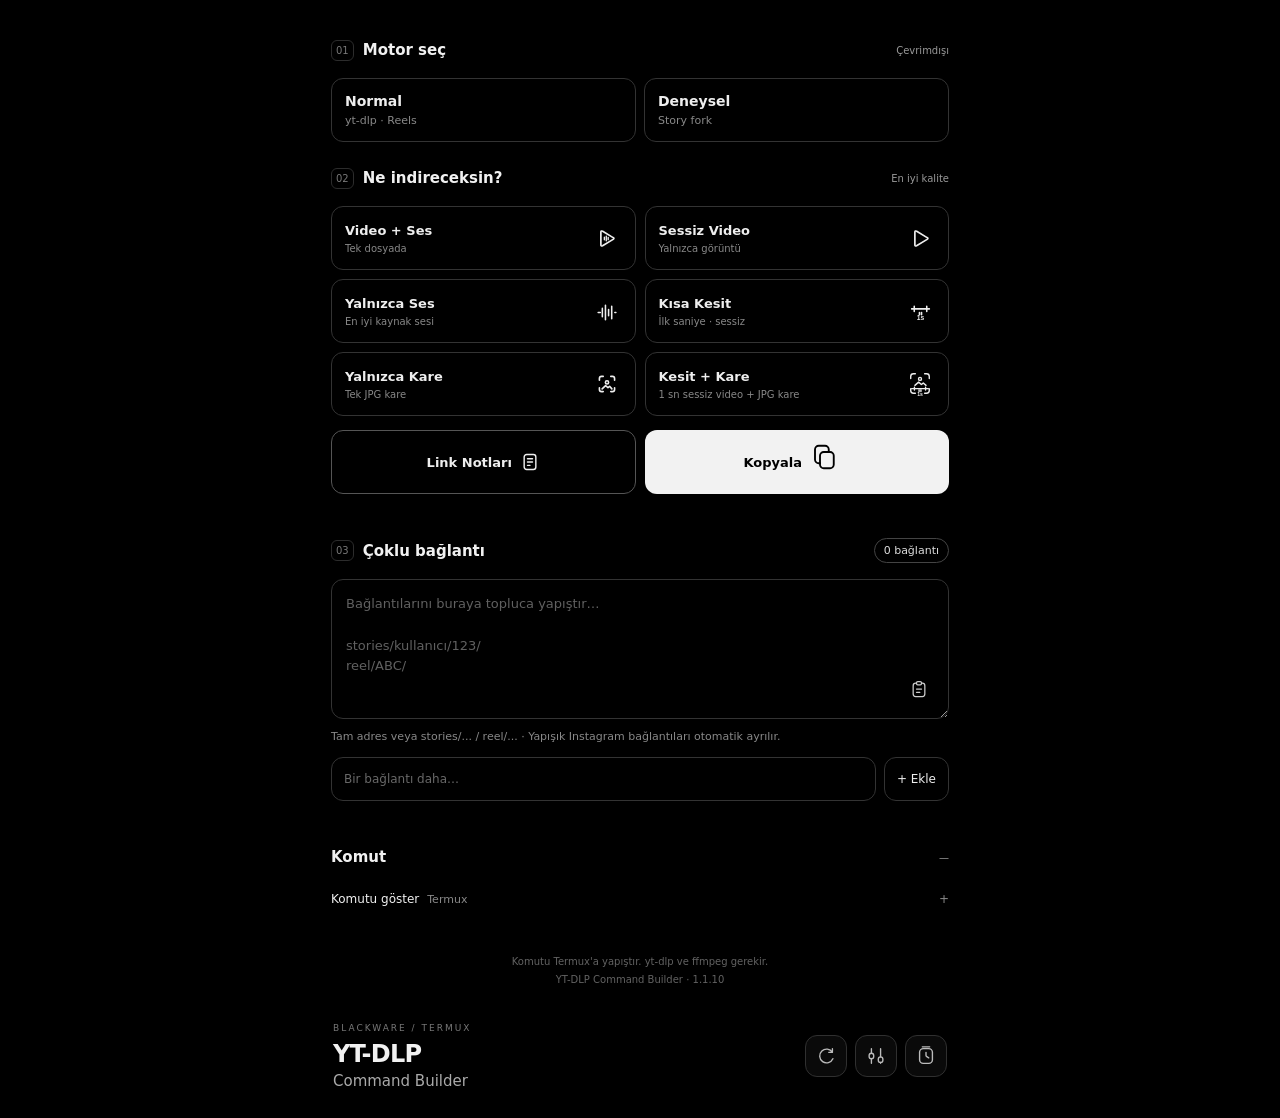
==== index.html @ 5578f1e0 "Refine combined frame and clip mode symbol" ====
<!doctype html>
<html lang="tr"><head><meta charset="utf-8">
<meta name="viewport" content="width=device-width,initial-scale=1,viewport-fit=cover">
<meta http-equiv="Content-Security-Policy" content="default-src 'none'; script-src 'self'; style-src 'self'; img-src 'self'; connect-src 'none'; base-uri 'none'; form-action 'none'">
<meta name="theme-color" content="#000000"><title>YT-DLP Command Builder</title>
<link rel="stylesheet" href="styles.css"></head><body>

<main>
<section class="setup"><div class="section-top"><span class="step">01</span><h2>Motor seç</h2><span class="tag">Çevrimdışı</span></div>
<div class="group engine-group" id="engines"><button data-value="normal"><strong>Normal</strong><small>yt-dlp · Reels</small></button><button data-value="experimental"><strong>Deneysel</strong><small>Story fork</small></button></div>
<div class="section-top second"><span class="step">02</span><h2>Ne indireceksin?</h2><span class="tag">En iyi kalite</span></div>
<div id="modes" class="mode-grid">
<button data-value="av"><span class="mode-symbol"><svg viewBox="0 0 24 24" width="27" height="27" aria-hidden="true" fill="none" stroke="currentColor" stroke-width="1.5" stroke-linecap="round" stroke-linejoin="round"><path d="M8.6 5.6Q7 4.8 7 6.5v11q0 1.7 1.5.9l9.4-5.6q1.4-.8 0-1.6Z"/><path d="M10.1 10.8v2.4m1.7-3.3v4.2m1.7-3.1v2" stroke-width="1.2"/></svg></span><strong>Video + Ses</strong><small>Tek dosyada</small></button>
<button data-value="video"><span class="mode-symbol"><svg viewBox="0 0 24 24" width="27" height="27" aria-hidden="true" fill="none" stroke="currentColor" stroke-width="1.5" stroke-linecap="round" stroke-linejoin="round"><path d="M8.6 5.6Q7 4.8 7 6.5v11q0 1.7 1.5.9l9.4-5.6q1.4-.8 0-1.6Z"/></svg></span><strong>Sessiz Video</strong><small>Yalnızca görüntü</small></button>
<button data-value="audio"><span class="mode-symbol"><svg viewBox="0 0 24 24" width="25" height="25" aria-hidden="true" fill="none" stroke="currentColor" stroke-width="1.5" stroke-linecap="round" stroke-linejoin="round"><path d="M4 13h2m2-4v8m3-11v14m3-10v6m3-9v12m3-6h1"/></svg></span><strong>Yalnızca Ses</strong><small>En iyi kaynak sesi</small></button>
<button data-value="still"><span class="mode-symbol"><svg viewBox="0 0 24 24" width="25" height="25" aria-hidden="true" fill="none" stroke="currentColor" stroke-width="1.5" stroke-linecap="round" stroke-linejoin="round"><path d="M3.5 9.5h17M6 7v5m12-5v5m-7 1v2m2-2v2"/><text x="12" y="20" text-anchor="middle" font-family="Arial,sans-serif" font-size="6.5" font-weight="600" fill="currentColor" stroke="none">1s</text></svg></span><strong>Kısa Kesit</strong><small>İlk saniye · sessiz</small></button>
<button data-value="frame"><span class="mode-symbol"><svg viewBox="0 0 24 24" width="26" height="26" aria-hidden="true" fill="none" stroke="currentColor" stroke-width="1.5" stroke-linecap="round" stroke-linejoin="round"><path d="M8.5 5H7A2 2 0 0 0 5 7v1.5M15.5 5H17a2 2 0 0 1 2 2v1.5M19 15.5V17a2 2 0 0 1-2 2h-1.5M8.5 19H7a2 2 0 0 1-2-2v-1.5"/><circle cx="12" cy="10.5" r="1.5"/><path d="m7.5 16.5 3.2-3 2.2 1.8 1.5-1.2 2.1 2.4"/></svg></span><strong>Yalnızca Kare</strong><small>Tek JPG kare</small></button><button data-value="frame_sclip"><span class="mode-symbol"><svg viewBox="0 0 28 28" width="26" height="26" aria-hidden="true" fill="none" stroke="currentColor" stroke-width="1.5" stroke-linecap="round" stroke-linejoin="round"><path d="M9 3H7A3 3 0 0 0 4 6v2m15-5h2a3 3 0 0 1 3 3v2M24 19v2a3 3 0 0 1-3 3h-2m-10 0H7a3 3 0 0 1-3-3v-2"/><circle cx="14" cy="8.5" r="1.6"/><path d="m8.5 15.5 4-3.5 3 2.5 2-1.5 3 2.5M5 19h18M8 17.5v3m12-3v3m-7 0v1.5m2-1.5v1.5"/><text x="14" y="27" text-anchor="middle" font-family="Arial,sans-serif" font-size="5.5" font-weight="600" fill="currentColor" stroke="none">1s</text></svg></span><strong>Kesit + Kare</strong><small>1 sn sessiz video + JPG kare</small></button>

</div><p id="modeHint" class="muted"></p><div class="copy-action"><div class="action-buttons"><button id="notesBtn" class="notes-button"><span>Link Notları</span><svg class="notes-icon" viewBox="0 0 24 24" width="20" height="20" aria-hidden="true" fill="none" stroke="currentColor" stroke-width="1.7" stroke-linecap="round" stroke-linejoin="round"><rect x="5" y="3" width="14" height="18" rx="3"/><path d="M9 8h6M9 12h6M9 16h3"/></svg></button><button id="copy" class="primary copy-mode"><strong>Kopyala</strong><span class="mode-symbol"><svg class="copy-icon" viewBox="0 0 24 24" width="20" height="20" aria-hidden="true" fill="none" stroke="currentColor" stroke-width="1.5" stroke-linecap="round" stroke-linejoin="round"><rect x="8" y="8" width="11" height="13" rx="3"/><path d="M15 8V6a3 3 0 0 0-3-3H7a3 3 0 0 0-3 3v8a3 3 0 0 0 3 3h1"/></svg></span></button></div><p id="status" role="status" class="muted"></p></div></section>
<section class="links-section"><div class="section-top"><span class="step">03</span><h2>Çoklu bağlantı</h2><span id="count" class="badge" aria-live="polite">0 bağlantı</span></div>
<label class="sr-only" for="links">Bir veya birden fazla içerik bağlantısı</label><div class="links-input"><textarea id="links" spellcheck="false" autocapitalize="off" placeholder="Bağlantılarını buraya topluca yapıştır…&#10;&#10;stories/kullanıcı/123/&#10;reel/ABC/"></textarea><button id="paste" class="paste-button" aria-label="Panodan bağlantı ekle" title="Panodan bağlantı ekle"><svg viewBox="0 0 24 24" width="20" height="20" aria-hidden="true" fill="none" stroke="currentColor" stroke-width="1.5" stroke-linecap="round" stroke-linejoin="round"><path d="M9 5H8a3 3 0 0 0-3 3v10a3 3 0 0 0 3 3h8a3 3 0 0 0 3-3V8a3 3 0 0 0-3-3h-1"/><rect x="9" y="3" width="6" height="4" rx="1.5"/><path d="M9 12h6M9 16h4"/></svg></button></div>
<p class="muted link-help">Tam adres veya stories/... / reel/... · Yapışık Instagram bağlantıları otomatik ayrılır.</p>
<div class="add-link"><label class="sr-only" for="newLink">Listeye yeni bağlantı ekle</label><input id="newLink" type="text" spellcheck="false" autocapitalize="off" placeholder="Bir bağlantı daha…"><button id="addLink" aria-label="Bağlantı ekle">+ Ekle</button></div>
<div id="linkList" class="link-list" aria-label="İşlenecek bağlantılar"></div><p id="linkStatus" role="status" class="muted"></p>
</section>
<section id="itemSection" class="item-section" hidden><div class="section-top"><span class="step">04</span><h2>Story / post sırası</h2><span id="itemBadge" class="tag">İsteğe bağlı</span></div>
<div class="grid item-inputs"><div><label for="itemOnly">Yalnızca sıra</label><input id="itemOnly" type="text" inputmode="numeric" autocomplete="off" placeholder="Boş"></div><div><label for="itemAfter">Bu sıradan sonra</label><input id="itemAfter" type="text" inputmode="numeric" autocomplete="off" placeholder="Boş"></div><div><label for="itemBefore">Bu sıradan önce</label><input id="itemBefore" type="text" inputmode="numeric" autocomplete="off" placeholder="Boş"></div></div>
<p class="muted">Sıra 1’den başlar; içerik kimliği değildir. Boşken seçim uygulanmaz. Sonrası/öncesi belirtilen öğeyi içermez. Örnek: 3 sonrası, 4. öğeden başlar. Aynı seçim listedeki hesap ve post bağlantılarına uygulanır; tüm biçimlerde geçerlidir.</p><p id="itemScope" class="muted"></p></section>
<section id="cutSection" hidden><div class="section-top"><span class="step">05</span><h2>Video kesitleri</h2><span id="cutCount" class="tag">Tam video</span></div>
<div class="cut-actions"><button id="addCut">+ Kesit ekle</button><button id="fullVideo" class="quiet">Tam video</button></div><div id="cutLabels" class="cut headings"><span>Başlangıç / sn</span><span>Bitiş / sn veya Son</span><span></span></div><div id="cuts"></div><p id="cutHint" class="muted">Tam video seçili. İstersen birden fazla kesit ekleyebilirsin.</p></section>
<section id="frameSection" hidden><div class="section-top"><span class="step">06</span><h2>Kare zamanı</h2><span class="tag">JPG · özgün çözünürlük</span></div>
<div id="frameTimes" class="frame-time-grid" role="group" aria-label="Frame zamanı"><button data-frame-time="0.5">0,5 saniye</button><button data-frame-time="custom">Özel zaman</button></div>
<label for="frameCustomTime" class="sr-only">Özel kare zamanı, saniye</label><input id="frameCustomTime" type="number" min="0" step="any" inputmode="decimal" placeholder="Saniye cinsinden zaman" hidden>
<p class="muted"><span id="frameDescription">JPG + 1 sn video · FFmpeg gerekir.</span></p></section>
<section class="command-section"><div class="section-top"><h2 id="commandTitle">Komut</h2><span id="commandCount" class="tag">—</span></div><p id="error" role="alert"></p><details id="commandDetails"><summary>Komutu göster <span class="muted">Termux</span></summary><pre id="output" tabindex="0"></pre></details></section>
<p class="footer">Komutu Termux'a yapıştır. yt-dlp ve ffmpeg gerekir.<br>YT-DLP Command Builder · 1.1.10</p>
<header class="app-footer-header"><div><p class="eyebrow">BLACKWARE / TERMUX</p><h1>YT-DLP <span>Command Builder</span></h1></div><button id="checkUpdate" class="icon-button update-button" aria-label="Güncelle" title="Güncelle"><svg viewBox="0 0 24 24" width="22" height="22" aria-hidden="true" fill="none" stroke="currentColor" stroke-width="1.5" stroke-linecap="round" stroke-linejoin="round"><path d="M19 8a7.5 7.5 0 1 0 .5 7M19 4v3a1 1 0 0 1-1 1h-3"/></svg></button><button id="settingsBtn" class="icon-button settings-button" aria-label="Gelişmiş ayarlar" title="Gelişmiş ayarlar" aria-expanded="false" aria-controls="settingsPanel"><svg viewBox="0 0 24 24" width="22" height="22" aria-hidden="true" fill="none" stroke="currentColor" stroke-width="1.5" stroke-linecap="round" stroke-linejoin="round"><path d="M7 4v5m0 6v5M17 4v9m0 6v1"/><rect x="4.5" y="9" width="5" height="6" rx="2.5"/><rect x="14.5" y="13" width="5" height="6" rx="2.5"/></svg></button><button id="historyBtn" class="icon-button history-button" aria-expanded="false" aria-controls="historyPanel" aria-label="İşlem geçmişi"><svg viewBox="0 0 24 24" width="22" height="22" aria-hidden="true" fill="none" stroke="currentColor" stroke-width="1.5" stroke-linecap="round" stroke-linejoin="round"><rect x="5" y="4" width="14" height="16" rx="4"/><path d="M12 8v3.5a1 1 0 0 0 .5.9L15 14M8 2h8"/></svg></button></header>
<section id="settingsPanel" class="settings-section" hidden><div id="settings"><div class="settings-heading">Gelişmiş ayarlar <span class="muted">Yollar ve bekleme</span></div><label for="folder">Ana indirme klasörü</label><input id="folder" spellcheck="false" autocapitalize="off"><label for="cookies">Cookies dosyası</label><input id="cookies" spellcheck="false" autocapitalize="off"><p class="muted">$HOME/... veya /storage/emulated/0/... · Boş cookies yolu kullanılmaz.</p><div class="grid"><div><label for="requests">İstek arası / sn</label><input id="requests" type="number" min="0" step="any"></div><div><label for="min">İndirme min / sn</label><input id="min" type="number" min="0" step="any"></div><div><label for="max">İndirme max / sn</label><input id="max" type="number" min="0" step="any"></div></div><label class="check"><span>Ses dosyasına kapak göm<small>Kaynak kapak görseli varsa</small></span><input type="checkbox" id="thumb"></label><label class="check"><span>Mevcut dosyaları atla<small>Aynı dosyayı yeniden indirme</small></span><input type="checkbox" id="overwrite"></label></div></section>
<section id="historyPanel" class="history-panel" hidden><div class="bar"><div class="history-heading"><p class="eyebrow">KAYITLAR</p><div class="history-tabs" role="tablist" aria-label="Kayıt türü"><button id="historyTab" class="active" role="tab" aria-selected="true">İşlem Geçmişi</button><button id="notesLogTab" role="tab" aria-selected="false">Not Günlüğü</button></div></div></div><div id="historyView"><p class="muted">İndirme sonucu kaydedilmez.</p><div id="history"></div><div class="group history-actions"><button id="importSettings" class="backup-button" aria-label="Tam JSON yedeğini içe aktar" title="Tam JSON yedeğini içe aktar">Yedeği içe aktar</button><input id="importFile" type="file" accept=".json,application/json" hidden><button id="exportSettings" class="backup-button" aria-label="Tüm ayarları dışa aktar (JSON)" title="Tüm ayarları dışa aktar (JSON)">Ayarları aktar</button><button id="export">Geçmişi aktar</button><button id="clear">Tümünü temizle</button></div><p class="muted">Motor, biçim, yollar, beklemeler, taslak bağlantılar, sıra/kesit seçimleri, link notları ve geçmiş birlikte kaydedilir. Cookies dosyasının içeriği alınmaz.</p></div><div id="notesLogView" hidden><p class="muted">Link Notları’ndaki temizlenmiş bağlantılar ve etiketler gün içinde tek kayıtta birikir. Tekrarlar eklenmez; son etiket kullanılır. Notlardan silinen satırlar günlükte korunur. Değişiklikler kısa bir bekleme sonrası ve kapanışta kaydedilir; 10 dakikalık kontrol de sürer.</p><div id="notesDailyHistory"></div></div></section>
<span id="updateStatus" class="sr-only" role="status" aria-live="polite"></span>
</main>
<dialog id="notesDialog" class="notes-dialog" aria-labelledby="notesTitle"><div class="notes-content"><div class="bar"><h2 id="notesTitle">Link Notları</h2><span id="notesCount" class="badge" aria-live="polite">0 bağlantı</span><button id="notesClose" class="icon-button" aria-label="Link notlarını kapat">×</button></div><label class="sr-only" for="notes">Kalıcı bağlantı ve biçim notları</label><div class="notes-editor"><textarea id="notes" spellcheck="false" autocapitalize="off" placeholder="stories/hesap/123&#10;Biçim: V+S / V / S / SClip&#10;Özel istek: …"></textarea><button id="notesClear" class="notes-clear-button" aria-label="Tüm notları sil" title="Tüm notları sil"><svg viewBox="0 0 24 24" width="20" height="20" aria-hidden="true" fill="none" stroke="currentColor" stroke-width="1.5" stroke-linecap="round" stroke-linejoin="round"><rect class="trash-body" x="5" y="6" width="14" height="15" rx="3"/><path d="M4 6h16M9.5 11v6m5-6v6"/><rect x="9" y="3" width="6" height="3" rx="1.5"/></svg></button><button id="notesPaste" class="paste-button" aria-label="Notlara panodan yapıştır" title="Seçili yere yapıştır"><svg viewBox="0 0 24 24" width="20" height="20" aria-hidden="true" fill="none" stroke="currentColor" stroke-width="1.5" stroke-linecap="round" stroke-linejoin="round"><path d="M9 5H8a3 3 0 0 0-3 3v10a3 3 0 0 0 3 3h8a3 3 0 0 0 3-3V8a3 3 0 0 0-3-3h-1"/><rect x="9" y="3" width="6" height="4" rx="1.5"/><path d="M9 12h6M9 16h4"/></svg></button></div><p id="notesStatus" class="muted" role="status">Otomatik kaydedilir</p><p class="muted">Bağlantıları, indirme biçimlerini ve özel isteklerini buraya yaz. Boş bir satıra dokunup yapıştırabilirsin. Instagram adresleri kısa yola çevrilir; biçim notların korunur.</p></div></dialog>
<dialog id="confirmDialog" class="confirm-dialog" aria-labelledby="confirmTitle" aria-describedby="confirmMessage"><div class="confirm-content"><h2 id="confirmTitle">Onay</h2><p id="confirmMessage" class="muted"></p><div class="confirm-actions"><button id="confirmCancel" class="quiet">Vazgeç</button><button id="confirmAccept" class="danger-button">Sil</button></div></div></dialog>
<script src="engine.js"></script><script src="notes-ui.js"></script><script src="app.js"></script></body></html>
---- styles.css ----
:root{color-scheme:dark;font-family:system-ui,-apple-system,Arial,sans-serif;background:#000;color:#f1f1f1;font-size:14px}*{box-sizing:border-box}body{margin:0 auto;max-width:650px;padding:20px 16px;padding-bottom:max(20px,env(safe-area-inset-bottom))}header{display:flex;align-items:center;justify-content:space-between;gap:12px;padding:8px 2px 24px}h1{font-size:24px;line-height:1.1;letter-spacing:-.8px;margin:8px 0 0}h1 span{display:block;font-size:15px;letter-spacing:0;color:#aaa;font-weight:400;margin-top:6px}h2{font-size:15px;font-weight:600;margin:0}.eyebrow{font-size:9px;letter-spacing:2px;color:#777;margin:0}.section-top,.bar{display:flex;align-items:center;gap:9px;min-height:24px;margin-bottom:16px}.section-top h2,.bar>div:first-child{flex:1}.step{font-size:10px;font-variant-numeric:tabular-nums;color:#777;border:1px solid #2c2c2c;border-radius:6px;padding:4px}.tag,.badge{color:#999;font-size:10px;white-space:nowrap}.badge{border:1px solid #444;border-radius:20px;padding:5px 9px;color:#ddd;font-size:11px}section{background:#090909;border:1px solid #303030;border-radius:20px;padding:17px;margin-bottom:14px}.second{margin-top:24px}button,input,textarea,select{font:inherit;border:1px solid #333;border-radius:12px;background:#111;color:#eee;padding:12px;max-width:100%;min-width:0}button{cursor:pointer;min-height:44px}button:disabled{opacity:.4;cursor:default}input,textarea{width:100%;outline-offset:3px}textarea{min-height:140px;background:#050505;font-size:13px;line-height:1.6;resize:vertical;padding:14px}textarea::placeholder,input::placeholder{color:#686868}.group{display:flex;margin:-4px}.group>button{flex:1;margin:4px}.engine-group button{text-align:left;position:relative;padding:13px}.engine-group strong,.engine-group small{display:block}.engine-group strong{font-size:14px}.engine-group small{font-size:11px;color:#888;margin-top:5px}.engine-group button.active{border-color:#bcbcbc;background:#1b1b1b}.engine-group button.active:after{content:'';position:absolute;top:12px;right:12px;width:6px;height:6px;border-radius:50%;background:#fff}.mode-grid{display:grid;grid-template-columns:1fr 1fr;gap:9px}.mode-grid button{text-align:left;min-height:94px;background:#0e0e0e;padding:13px;position:relative}.mode-grid button.active{border-color:#aaa;background:#1a1a1a;color:#fff}.mode-grid strong,.mode-grid small{display:block}.mode-grid strong{font-size:13px;margin-top:9px}.mode-grid small{font-size:10px;color:#888;margin-top:4px}.mode-grid button.active small{color:#bbb}.mode-symbol{font-size:16px;line-height:1;letter-spacing:1px}.mode-grid button.active:after{content:'';position:absolute;top:12px;right:12px;width:6px;height:6px;border-radius:50%;background:#fff}.muted{font-size:11px;line-height:1.55;color:#888}.muted:empty{display:none}#modeHint{margin:13px 0 0}label{display:block;color:#aaa;font-size:12px;margin:16px 0 8px}.sr-only{position:absolute;width:1px;height:1px;padding:0;margin:-1px;overflow:hidden;clip:rect(0,0,0,0);white-space:nowrap;border:0}.add-link{display:flex;gap:8px;margin:12px 0 0}.add-link input{flex:1;font-size:12px}.add-link button{white-space:nowrap;font-size:12px;background:#202020}.link-help{margin:9px 0}.link-list{max-height:230px;overflow:auto}.link-row{display:flex;align-items:center;gap:10px;border-top:1px solid #252525;padding:10px 0}.link-row:first-child{margin-top:14px}.link-index{font-size:10px;color:#777;width:16px;text-align:center;flex-shrink:0}.link-meta{flex:1;min-width:0}.link-meta strong{font-size:12px;display:block;font-weight:500;overflow:hidden;text-overflow:ellipsis;white-space:nowrap}.link-meta small{display:block;color:#777;font-size:10px;overflow:hidden;text-overflow:ellipsis;white-space:nowrap;margin-top:4px}.link-row button{min-height:34px;width:34px;padding:0;font-size:18px;border-color:transparent;background:transparent;color:#999;flex-shrink:0}.cut-actions{display:flex;gap:8px;margin-bottom:12px}.cut-actions button{font-size:12px}.cut-actions>button:first-child{flex:1}.quiet{color:#999;background:transparent}.cut{display:grid;grid-template-columns:minmax(0,1fr) minmax(0,1fr) 36px;gap:7px;margin:7px 0}.cut input{font-size:13px;min-height:44px}.cut button{padding:0;min-height:36px}.headings{font-size:10px;color:#777}.command-section{border-color:#414141}.command-section summary,.settings-section summary{display:flex;justify-content:space-between;align-items:center;gap:8px;cursor:pointer;font-size:12px;min-height:28px}.command-section summary:after,.settings-section summary:after{content:'+';color:#888;margin-left:auto}details[open]>summary:after{content:'−'}.primary{width:100%;display:flex;justify-content:space-between;align-items:center;background:#f2f2f2;color:#000;border-color:#f2f2f2;font-weight:600;font-size:14px;min-height:49px;margin-top:14px}.primary span{font-size:19px}pre{white-space:pre-wrap;overflow-wrap:anywhere;background:#000;border:1px solid #303030;border-radius:12px;padding:12px;font-size:11px;max-height:300px;overflow:auto;margin:12px 0 0;line-height:1.55}#error{color:#f4b6b0;font-size:12px;line-height:1.5}#error:empty{display:none}.settings-section{background:#050505}.settings-section summary{font-size:13px}.grid{display:grid;grid-template-columns:repeat(3,minmax(0,1fr));gap:8px}.grid label{font-size:10px;white-space:nowrap}.check{display:flex;align-items:center;justify-content:space-between;gap:12px;border-top:1px solid #252525;padding-top:14px;margin-top:14px;min-height:44px;color:#ddd}.check input{width:18px;height:18px;accent-color:#ddd;flex-shrink:0}.check small{display:block;font-size:10px;color:#777;margin-top:4px}.footer{text-align:center;font-size:10px;color:#626262;line-height:1.8;margin:22px 0}.icon-button{height:42px;width:42px;padding:0;background:#0a0a0a;font-size:22px;color:#bbb;border-radius:50%;flex-shrink:0}dialog{background:#090909;color:#eee;border:1px solid #333;border-radius:20px;padding:18px;width:600px;max-width:calc(100vw - 24px);max-height:90vh;max-height:90dvh}dialog::backdrop{background:#000d}#history{max-height:60vh;overflow:auto;margin-bottom:16px}.history-item{border:1px solid #303030;border-radius:12px;padding:12px;margin:10px 0}.history-item summary{line-height:1.6;font-size:12px;cursor:pointer}.history-item p{overflow-wrap:anywhere}.history-item .group{flex-wrap:wrap;margin-top:10px}.history-item button{font-size:11px;flex-basis:40%}#history h3{font-size:12px;color:#aaa;margin:18px 0 8px}button:focus-visible,input:focus-visible,textarea:focus-visible,summary:focus-visible{outline:2px solid #ccc;outline-offset:3px}[hidden]{display:none!important}@media(max-width:350px){body{padding:14px 10px}section{padding:14px}.tag{font-size:9px}.mode-grid button{padding:11px}.mode-grid small{font-size:9px}.grid{gap:5px}.grid label{font-size:9px}.grid input{padding:10px 8px}.section-top{gap:6px}h2{font-size:14px}}

/* Match the existing engine-card dimensions; keep the four choices in two rows. */
.engine-group button{height:64px;min-height:64px}
.mode-grid button{height:64px;min-height:64px;padding:13px 56px 13px 13px;display:flex;flex-direction:column;justify-content:center}
.mode-grid strong{margin-top:0;font-size:13px;white-space:nowrap}
.mode-grid small{margin-top:5px;font-size:10px;white-space:nowrap}
.mode-grid .mode-symbol{position:absolute;right:10px;top:50%;transform:translateY(-50%);display:flex;align-items:center;justify-content:center;width:36px;height:34px;font-size:13px;border:1px solid #303030;border-radius:9px;letter-spacing:0}
.mode-grid button.active:after{top:5px;right:7px;width:4.5px;height:4.5px}
header{padding:12px 2px 8px;margin-top:10px}
@media(max-width:350px){.mode-grid button{padding-left:10px;padding-right:46px}.mode-grid .mode-symbol{right:7px;width:30px;height:30px;font-size:11px}.mode-grid strong{font-size:12px}.mode-grid small{font-size:8px}}

.mode-grid .mode-symbol{white-space:nowrap}

.copy-action{margin-bottom:14px}.copy-action .primary{margin-top:0}.copy-action #status{margin:7px 4px 0}.links-input{position:relative}.links-input textarea{display:block;padding-bottom:58px}.paste-button{position:absolute;right:8px;bottom:8px;width:44px;height:44px;padding:10px;display:flex;align-items:center;justify-content:center;background:#151515;color:#ccc;border-radius:10px}

.item-section{border-color:#292929}.item-inputs input:placeholder-shown{background:#070707;border-color:#292929;color:#888}.item-section.has-selection{border-color:#555}.item-section.has-selection #itemBadge{color:#ddd}.item-inputs label{font-size:10px;margin-top:0}.backup-button{width:100%;margin:0 0 4px;background:#151515}

.action-buttons{display:grid;grid-template-columns:minmax(0,1fr) minmax(0,1fr);gap:9px}.action-buttons button{width:100%;margin:0;min-height:49px;font-size:13px}.notes-button{background:#090909;border:1px solid #444;color:#eee;font-weight:600}.action-buttons .primary{padding:12px}.action-buttons .primary .copy-icon{width:19px;height:19px;flex-shrink:0}.notes-dialog{position:fixed;top:0;left:0;right:0;bottom:0;margin:0;width:100%;height:100%;max-width:none;max-height:none;border:0;border-radius:0;padding:16px;background:#000;overflow:hidden}.notes-dialog[open]{animation:notes-enter .22s ease-out}.notes-content{display:flex;flex-direction:column;height:100%;min-height:0}.notes-content .bar{justify-content:space-between;margin-bottom:4px}.notes-content .bar h2{flex:1}.notes-content>p{margin:8px 0 12px}.notes-content textarea{flex:1;min-height:0;resize:none;background:#000;border-color:#333;font-size:14px;line-height:1.6}.notes-content #notesStatus{margin:8px 0 0}@keyframes notes-enter{from{transform:translateX(-100%)}to{transform:translateX(0)}}@media(prefers-reduced-motion:reduce){.notes-dialog[open]{animation:none}}

.notes-editor{position:relative;flex:1;min-height:0}.notes-editor textarea{display:block;width:100%;height:100%;padding:14px 14px 64px;white-space:pre-wrap;overflow-wrap:break-word}.notes-editor .paste-button{bottom:8px;right:8px}.notes-editor .notes-clear-button{position:absolute;left:8px;bottom:8px;width:44px;height:44px;padding:10px;display:flex;align-items:center;justify-content:center;background:#151515;color:#ccc;border-radius:10px}
.confirm-dialog.bottom-positioned[open]{position:fixed;top:auto;right:auto;bottom:calc(25px + env(safe-area-inset-bottom,0px));left:50%;margin:0;transform:translateX(-50%)}
.confirm-dialog{width:min(420px,calc(100vw - 36px));max-width:calc(100vw - 36px);padding:0;background:#090909;border:1px solid #383838;border-radius:18px;box-shadow:0 18px 60px #000b}.confirm-content{padding:20px}.confirm-content h2{font-size:16px;margin:0 0 10px}.confirm-content p{font-size:13px;margin:0;line-height:1.55}.confirm-actions{display:flex;justify-content:flex-end;gap:9px;margin-top:22px}.confirm-actions button{min-width:92px;background:#111;border-color:#383838;color:#ddd}.confirm-actions .danger-button{background:#211010;border-color:#583030;color:#f0c9c9;font-weight:600}.confirm-dialog::backdrop{background:#000b}

.history-heading{flex:1;min-width:0}.history-heading .eyebrow{margin:0 0 9px}.history-tabs{display:flex;gap:6px}.history-tabs button{flex:1;min-height:36px;padding:7px 8px;font-size:11px;white-space:nowrap;background:#0b0b0b;color:#aaa}.history-tabs button.active{background:#202020;border-color:#777;color:#fff}.daily-note-item{background:#090909;border:1px solid #303030;border-radius:12px;padding:12px;margin:10px 0}.daily-note-item summary{font-size:12px;font-weight:600;color:#ccc;cursor:pointer}.daily-note-item pre{margin-top:10px}

.frame-time-grid{display:grid;grid-template-columns:repeat(2,minmax(0,1fr));gap:8px}.frame-time-grid button{background:#0e0e0e;color:#aaa;text-align:left;font-size:12px;min-height:42px}.frame-time-grid button.active{background:#1a1a1a;border-color:#aaa;color:#fff}.frame-time-grid+label+#frameCustomTime{margin-top:10px}

html.notes-open,html.notes-open body{overflow:hidden!important;overscroll-behavior:none}.notes-dialog,.notes-editor,.notes-editor textarea{overscroll-behavior:contain}

.app-footer-header{gap:8px}.app-footer-header>div{flex-shrink:0}

#historyBtn.history-button,#settingsBtn.settings-button,#checkUpdate.update-button{border-radius:12px;display:flex;align-items:center;justify-content:center;background:#0a0a0a;border:1px solid #303030}


/* Visual-only single-row dividers; the textarea and clipboard contain no dashes. */
.notes-separator-layer{position:absolute;inset:1px;overflow:hidden;border-radius:11px;pointer-events:none;user-select:none;-webkit-user-select:none}
.notes-group-divider{position:absolute;top:0;overflow:hidden;white-space:nowrap;color:#626262;pointer-events:none;user-select:none;-webkit-user-select:none}

/* Remove only the outer borders of the requested main cards. */
.setup,.links-section,.item-section,.item-section.has-selection,#cutSection,#frameSection,.command-section{border-color:transparent;margin-bottom:8px}
.copy-action{margin-bottom:8px}
.app-footer-header>div{flex:1;min-width:0;flex-shrink:1}
#checkUpdate{flex:0 0 42px;max-width:42px;width:42px;height:42px;min-height:42px;padding:0}
#historyBtn,#settingsBtn{min-height:42px}
#checkUpdate.update-available{background:#f2f2f2;color:#000;border-color:#f2f2f2;opacity:1}
.settings-heading{display:flex;align-items:center;justify-content:space-between;gap:8px;font-size:13px;min-height:28px}
@media(max-width:350px){.app-footer-header{gap:6px}}

.history-day{background:#090909;border:1px solid #303030;border-radius:12px;padding:12px;margin:10px 0}.history-day>summary{font-size:12px;font-weight:600;color:#ccc;cursor:pointer}

/* Pure black card and field surfaces; selection remains visible in borders/dots. */
:is(main>section,.history-day,.history-item,.daily-note-item){background:#000}
:is(main section,#notesDialog) :is(button,input,textarea,select),.history-item button,#clear,#confirmAccept{background:#000}
#links::placeholder{color:#606060}
#copy.copy-mode{margin:0;width:100%;background:#f2f2f2;color:#000;border-color:transparent}
#copy .mode-symbol{border-color:transparent}
#copy .copy-icon{width:20px;height:20px;flex-shrink:0}
.copy-action{margin:14px 0 0}
#notesBtn{width:100%;min-height:49px;display:flex;align-items:center;justify-content:center;gap:8px;font-size:13px}
#notesBtn .notes-icon{flex-shrink:0}
#paste,#notesPaste,#notesClear,.cut button,.link-row button{border-color:transparent}
#notes.notes-empty{border-style:dashed;outline:none}

.history-panel #history{max-height:none;overflow:visible}.history-panel .bar{align-items:flex-start}.history-panel .history-heading{min-width:0}

.history-actions{display:grid;grid-template-columns:repeat(4,minmax(0,1fr));gap:6px;margin:0}.history-actions>button{margin:0;min-height:40px;padding:8px 5px;font-size:11px;line-height:1.3;overflow-wrap:anywhere}

.history-panel .history-tabs button{white-space:normal}

.history-panel .history-tabs{width:100%;display:grid;grid-template-columns:repeat(2,minmax(0,1fr));gap:8px}.history-panel .history-tabs button{min-height:40px}

/* Hide scroll indicators while preserving native scrolling and touch gestures. */
*{scrollbar-width:none}*::-webkit-scrollbar{display:none}

/* Empty examples fit without scrolling; entered links keep normal scrolling. */
#links:placeholder-shown{padding-bottom:14px;overflow:hidden}#links:not(:placeholder-shown){overflow:auto}

/* Compact record actions retain their existing handlers and accessible names. */
.history-item .history-item-actions{display:flex;flex-wrap:nowrap;justify-content:flex-end;gap:8px;margin:12px 0 0}
.history-item-actions>button{display:flex;align-items:center;justify-content:center;flex:0 0 42px;width:42px;height:42px;min-height:42px;padding:0;margin:0;border-radius:12px}
.history-item-actions svg{width:20px;height:20px;flex-shrink:0}
#settingsPanel,#historyPanel{border-color:transparent}

/* UI chrome is not document text. Do not disable WebView long presses globally. */
:where(button,summary,label,h1,h2,h3,p,.eyebrow,.step,.tag,.badge,.link-meta,.link-index,.settings-heading,#history,#notesDailyHistory){-webkit-user-select:none;user-select:none}
:where(button,summary,label,input,textarea,select){-webkit-tap-highlight-color:transparent}
/* Editable fields and copyable command/archive content retain native selection. */
input,textarea,pre,[contenteditable="true"]{-webkit-user-select:text;user-select:text}

/* Use the former outer card edges as the content edges. */
main>section{padding-inline:0;border-inline-width:0}

/* Keep the selection marker inside the gap between the symbol and card edge. */
.engine-group button{padding-right:20px}
.engine-group button.active:after,.mode-grid button.active:after{top:50%;right:6px;width:3px;height:24px;border-radius:3px;transform:translateY(-50%)}

/* Preserve card and toolbar dimensions while rounding the icon artwork. */
.mode-symbol>svg{display:block;flex-shrink:0;max-width:100%}
.history-panel details[open]>summary:after{content:none}

/* Remove only the small frames around the mode artwork, not the mode cards. */
.mode-grid .mode-symbol{border:0}

/* Keep the copy glyph centered while rendering its artwork at the approved 30 px size. */
#copy .mode-symbol{width:40px;height:40px}
#copy .copy-icon{width:30px;height:30px}

/* The six download modes occupy three rows; notes and copy form a matching two-button action row. */
.action-buttons button{height:64px;min-height:64px;display:flex;align-items:center;justify-content:center;gap:8px;padding:12px}
.action-buttons .primary{justify-content:center}
.action-buttons #copy .mode-symbol{position:static;transform:none;width:40px;height:40px;margin:0}
.action-buttons #copy .copy-icon{width:30px;height:30px}
.action-buttons{align-items:stretch}
.action-buttons>#notesBtn,.action-buttons>#copy{box-sizing:border-box;width:100%;height:64px;min-height:64px}
#notesBtn{border:1px solid #555}
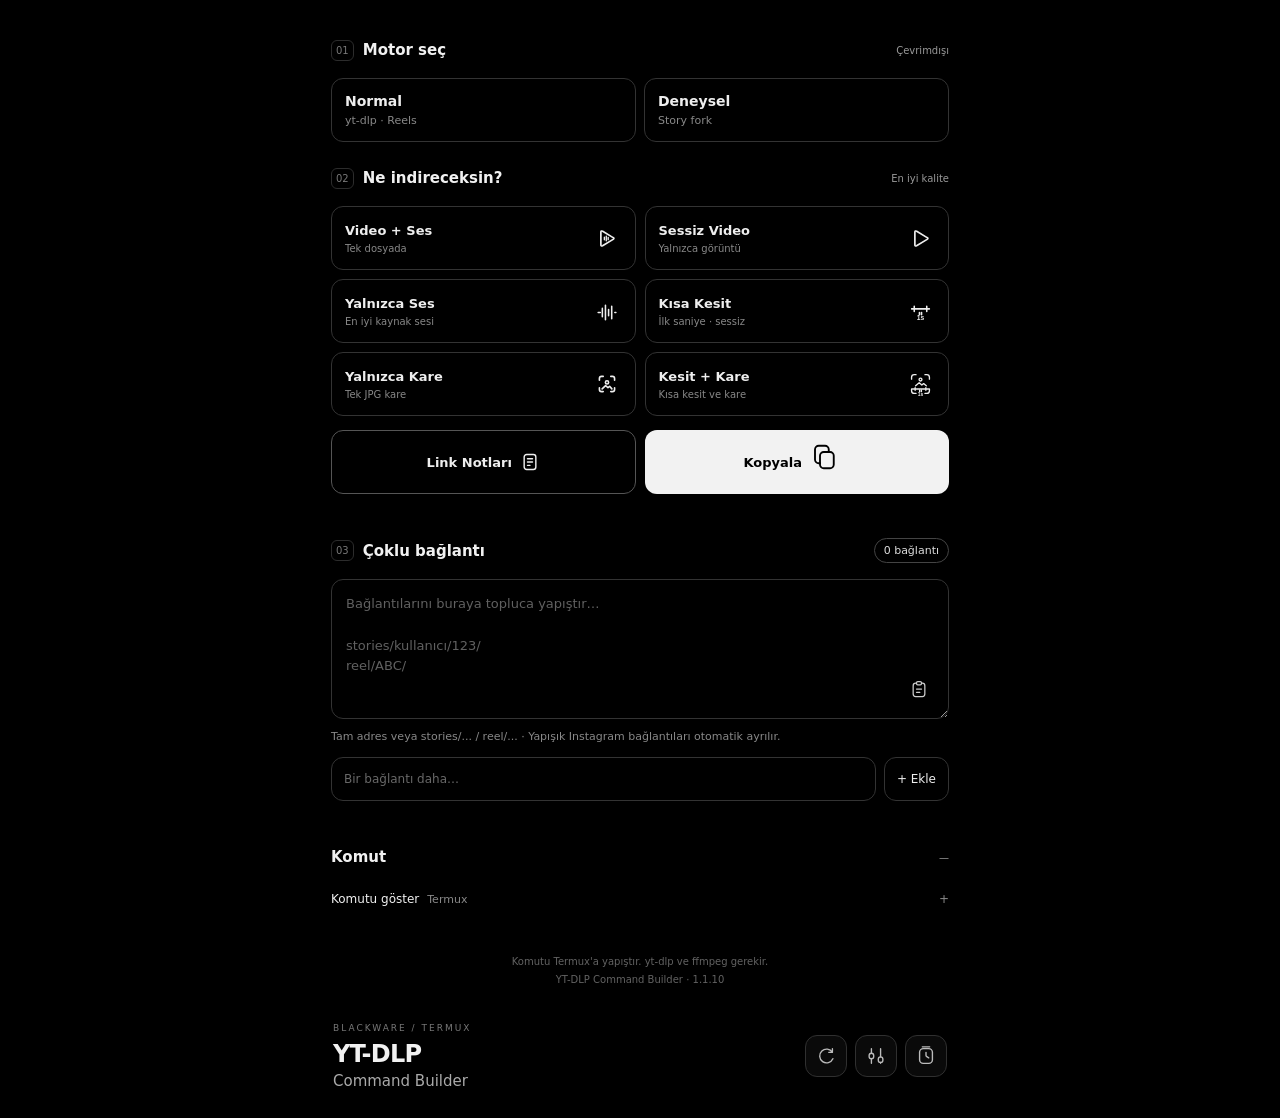
==== commit fac6aecc: "Reduce combined mode icon to 25px" ====
--- a/index.html
+++ b/index.html
@@ -14,7 +14,7 @@
 <button data-value="video"><span class="mode-symbol"><svg viewBox="0 0 24 24" width="27" height="27" aria-hidden="true" fill="none" stroke="currentColor" stroke-width="1.5" stroke-linecap="round" stroke-linejoin="round"><path d="M8.6 5.6Q7 4.8 7 6.5v11q0 1.7 1.5.9l9.4-5.6q1.4-.8 0-1.6Z"/></svg></span><strong>Sessiz Video</strong><small>Yalnızca görüntü</small></button>
 <button data-value="audio"><span class="mode-symbol"><svg viewBox="0 0 24 24" width="25" height="25" aria-hidden="true" fill="none" stroke="currentColor" stroke-width="1.5" stroke-linecap="round" stroke-linejoin="round"><path d="M4 13h2m2-4v8m3-11v14m3-10v6m3-9v12m3-6h1"/></svg></span><strong>Yalnızca Ses</strong><small>En iyi kaynak sesi</small></button>
 <button data-value="still"><span class="mode-symbol"><svg viewBox="0 0 24 24" width="25" height="25" aria-hidden="true" fill="none" stroke="currentColor" stroke-width="1.5" stroke-linecap="round" stroke-linejoin="round"><path d="M3.5 9.5h17M6 7v5m12-5v5m-7 1v2m2-2v2"/><text x="12" y="20" text-anchor="middle" font-family="Arial,sans-serif" font-size="6.5" font-weight="600" fill="currentColor" stroke="none">1s</text></svg></span><strong>Kısa Kesit</strong><small>İlk saniye · sessiz</small></button>
-<button data-value="frame"><span class="mode-symbol"><svg viewBox="0 0 24 24" width="26" height="26" aria-hidden="true" fill="none" stroke="currentColor" stroke-width="1.5" stroke-linecap="round" stroke-linejoin="round"><path d="M8.5 5H7A2 2 0 0 0 5 7v1.5M15.5 5H17a2 2 0 0 1 2 2v1.5M19 15.5V17a2 2 0 0 1-2 2h-1.5M8.5 19H7a2 2 0 0 1-2-2v-1.5"/><circle cx="12" cy="10.5" r="1.5"/><path d="m7.5 16.5 3.2-3 2.2 1.8 1.5-1.2 2.1 2.4"/></svg></span><strong>Yalnızca Kare</strong><small>Tek JPG kare</small></button><button data-value="frame_sclip"><span class="mode-symbol"><svg viewBox="0 0 28 28" width="26" height="26" aria-hidden="true" fill="none" stroke="currentColor" stroke-width="1.5" stroke-linecap="round" stroke-linejoin="round"><path d="M9 3H7A3 3 0 0 0 4 6v2m15-5h2a3 3 0 0 1 3 3v2M24 19v2a3 3 0 0 1-3 3h-2m-10 0H7a3 3 0 0 1-3-3v-2"/><circle cx="14" cy="8.5" r="1.6"/><path d="m8.5 15.5 4-3.5 3 2.5 2-1.5 3 2.5M5 19h18M8 17.5v3m12-3v3m-7 0v1.5m2-1.5v1.5"/><text x="14" y="27" text-anchor="middle" font-family="Arial,sans-serif" font-size="5.5" font-weight="600" fill="currentColor" stroke="none">1s</text></svg></span><strong>Kesit + Kare</strong><small>1 sn sessiz video + JPG kare</small></button>
+<button data-value="frame"><span class="mode-symbol"><svg viewBox="0 0 24 24" width="26" height="26" aria-hidden="true" fill="none" stroke="currentColor" stroke-width="1.5" stroke-linecap="round" stroke-linejoin="round"><path d="M8.5 5H7A2 2 0 0 0 5 7v1.5M15.5 5H17a2 2 0 0 1 2 2v1.5M19 15.5V17a2 2 0 0 1-2 2h-1.5M8.5 19H7a2 2 0 0 1-2-2v-1.5"/><circle cx="12" cy="10.5" r="1.5"/><path d="m7.5 16.5 3.2-3 2.2 1.8 1.5-1.2 2.1 2.4"/></svg></span><strong>Yalnızca Kare</strong><small>Tek JPG kare</small></button><button data-value="frame_sclip"><span class="mode-symbol"><svg viewBox="0 0 28 28" width="25" height="25" aria-hidden="true" fill="none" stroke="currentColor" stroke-width="1.5" stroke-linecap="round" stroke-linejoin="round"><path d="M9 3H7A3 3 0 0 0 4 6v2m15-5h2a3 3 0 0 1 3 3v2M24 19v2a3 3 0 0 1-3 3h-2m-10 0H7a3 3 0 0 1-3-3v-2"/><circle cx="14" cy="8.5" r="1.6"/><path d="m8.5 15.5 4-3.5 3 2.5 2-1.5 3 2.5M5 19h18M8 17.5v3m12-3v3m-7 0v1.5m2-1.5v1.5"/><text x="14" y="27" text-anchor="middle" font-family="Arial,sans-serif" font-size="5.5" font-weight="600" fill="currentColor" stroke="none">1s</text></svg></span><strong>Kesit + Kare</strong><small>Kısa kesit ve kare</small></button>
 
 </div><p id="modeHint" class="muted"></p><div class="copy-action"><div class="action-buttons"><button id="notesBtn" class="notes-button"><span>Link Notları</span><svg class="notes-icon" viewBox="0 0 24 24" width="20" height="20" aria-hidden="true" fill="none" stroke="currentColor" stroke-width="1.7" stroke-linecap="round" stroke-linejoin="round"><rect x="5" y="3" width="14" height="18" rx="3"/><path d="M9 8h6M9 12h6M9 16h3"/></svg></button><button id="copy" class="primary copy-mode"><strong>Kopyala</strong><span class="mode-symbol"><svg class="copy-icon" viewBox="0 0 24 24" width="20" height="20" aria-hidden="true" fill="none" stroke="currentColor" stroke-width="1.5" stroke-linecap="round" stroke-linejoin="round"><rect x="8" y="8" width="11" height="13" rx="3"/><path d="M15 8V6a3 3 0 0 0-3-3H7a3 3 0 0 0-3 3v8a3 3 0 0 0 3 3h1"/></svg></span></button></div><p id="status" role="status" class="muted"></p></div></section>
 <section class="links-section"><div class="section-top"><span class="step">03</span><h2>Çoklu bağlantı</h2><span id="count" class="badge" aria-live="polite">0 bağlantı</span></div>
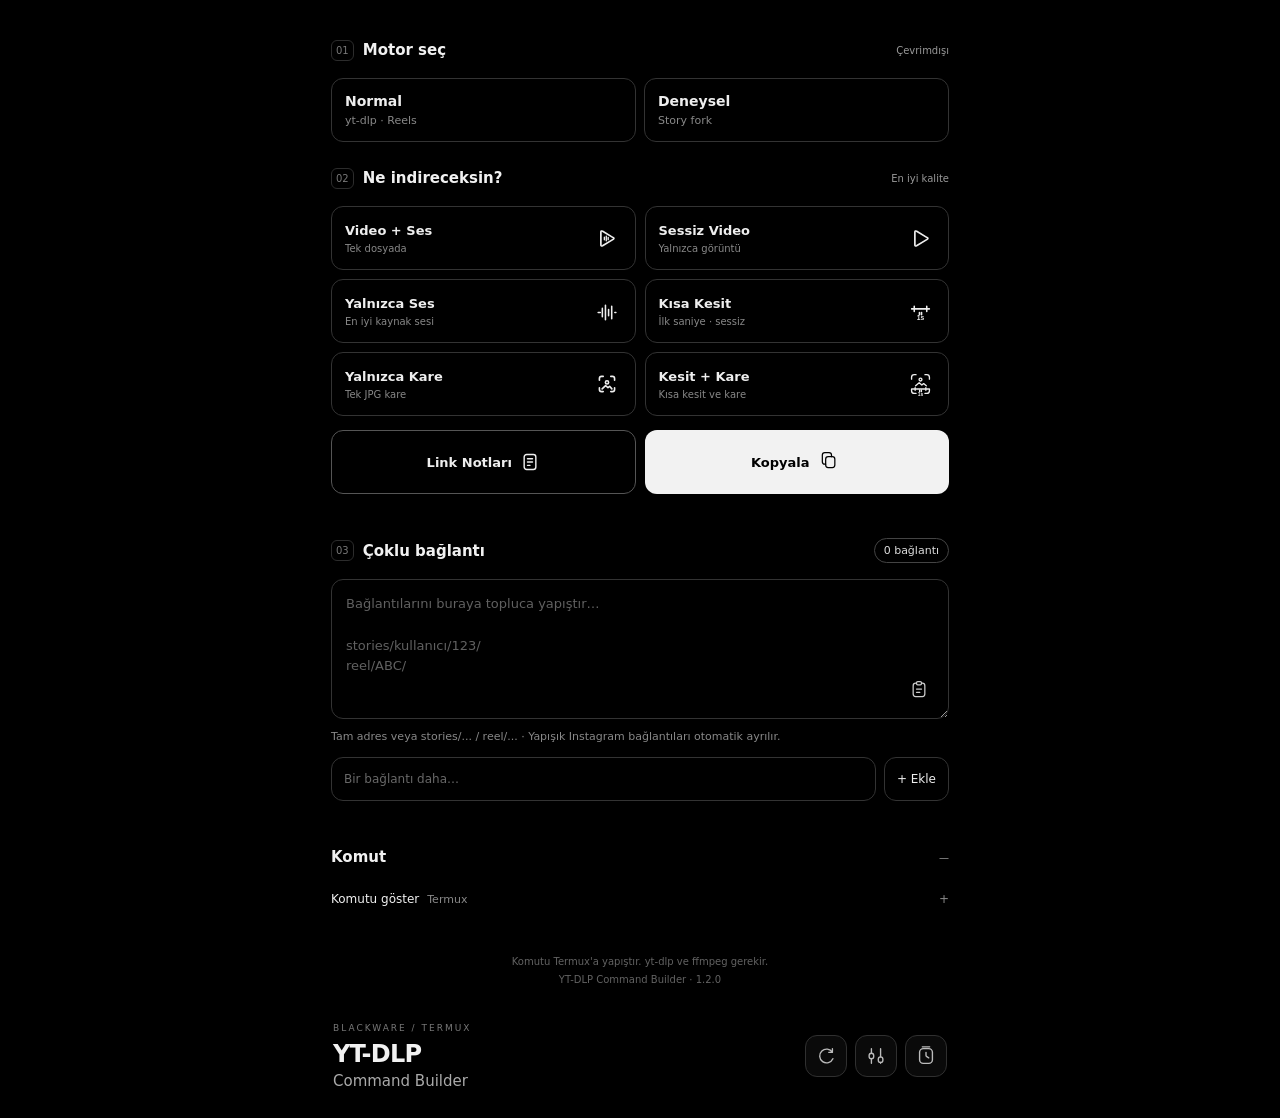
==== commit d0df6b36: "Update visible app edition version to 1.2.0" ====
--- a/index.html
+++ b/index.html
@@ -33,7 +33,7 @@
 <label for="frameCustomTime" class="sr-only">Özel kare zamanı, saniye</label><input id="frameCustomTime" type="number" min="0" step="any" inputmode="decimal" placeholder="Saniye cinsinden zaman" hidden>
 <p class="muted"><span id="frameDescription">JPG + 1 sn video · FFmpeg gerekir.</span></p></section>
 <section class="command-section"><div class="section-top"><h2 id="commandTitle">Komut</h2><span id="commandCount" class="tag">—</span></div><p id="error" role="alert"></p><details id="commandDetails"><summary>Komutu göster <span class="muted">Termux</span></summary><pre id="output" tabindex="0"></pre></details></section>
-<p class="footer">Komutu Termux'a yapıştır. yt-dlp ve ffmpeg gerekir.<br>YT-DLP Command Builder · 1.1.10</p>
+<p class="footer">Komutu Termux'a yapıştır. yt-dlp ve ffmpeg gerekir.<br>YT-DLP Command Builder · 1.2.0</p>
 <header class="app-footer-header"><div><p class="eyebrow">BLACKWARE / TERMUX</p><h1>YT-DLP <span>Command Builder</span></h1></div><button id="checkUpdate" class="icon-button update-button" aria-label="Güncelle" title="Güncelle"><svg viewBox="0 0 24 24" width="22" height="22" aria-hidden="true" fill="none" stroke="currentColor" stroke-width="1.5" stroke-linecap="round" stroke-linejoin="round"><path d="M19 8a7.5 7.5 0 1 0 .5 7M19 4v3a1 1 0 0 1-1 1h-3"/></svg></button><button id="settingsBtn" class="icon-button settings-button" aria-label="Gelişmiş ayarlar" title="Gelişmiş ayarlar" aria-expanded="false" aria-controls="settingsPanel"><svg viewBox="0 0 24 24" width="22" height="22" aria-hidden="true" fill="none" stroke="currentColor" stroke-width="1.5" stroke-linecap="round" stroke-linejoin="round"><path d="M7 4v5m0 6v5M17 4v9m0 6v1"/><rect x="4.5" y="9" width="5" height="6" rx="2.5"/><rect x="14.5" y="13" width="5" height="6" rx="2.5"/></svg></button><button id="historyBtn" class="icon-button history-button" aria-expanded="false" aria-controls="historyPanel" aria-label="İşlem geçmişi"><svg viewBox="0 0 24 24" width="22" height="22" aria-hidden="true" fill="none" stroke="currentColor" stroke-width="1.5" stroke-linecap="round" stroke-linejoin="round"><rect x="5" y="4" width="14" height="16" rx="4"/><path d="M12 8v3.5a1 1 0 0 0 .5.9L15 14M8 2h8"/></svg></button></header>
 <section id="settingsPanel" class="settings-section" hidden><div id="settings"><div class="settings-heading">Gelişmiş ayarlar <span class="muted">Yollar ve bekleme</span></div><label for="folder">Ana indirme klasörü</label><input id="folder" spellcheck="false" autocapitalize="off"><label for="cookies">Cookies dosyası</label><input id="cookies" spellcheck="false" autocapitalize="off"><p class="muted">$HOME/... veya /storage/emulated/0/... · Boş cookies yolu kullanılmaz.</p><div class="grid"><div><label for="requests">İstek arası / sn</label><input id="requests" type="number" min="0" step="any"></div><div><label for="min">İndirme min / sn</label><input id="min" type="number" min="0" step="any"></div><div><label for="max">İndirme max / sn</label><input id="max" type="number" min="0" step="any"></div></div><label class="check"><span>Ses dosyasına kapak göm<small>Kaynak kapak görseli varsa</small></span><input type="checkbox" id="thumb"></label><label class="check"><span>Mevcut dosyaları atla<small>Aynı dosyayı yeniden indirme</small></span><input type="checkbox" id="overwrite"></label></div></section>
 <section id="historyPanel" class="history-panel" hidden><div class="bar"><div class="history-heading"><p class="eyebrow">KAYITLAR</p><div class="history-tabs" role="tablist" aria-label="Kayıt türü"><button id="historyTab" class="active" role="tab" aria-selected="true">İşlem Geçmişi</button><button id="notesLogTab" role="tab" aria-selected="false">Not Günlüğü</button></div></div></div><div id="historyView"><p class="muted">İndirme sonucu kaydedilmez.</p><div id="history"></div><div class="group history-actions"><button id="importSettings" class="backup-button" aria-label="Tam JSON yedeğini içe aktar" title="Tam JSON yedeğini içe aktar">Yedeği içe aktar</button><input id="importFile" type="file" accept=".json,application/json" hidden><button id="exportSettings" class="backup-button" aria-label="Tüm ayarları dışa aktar (JSON)" title="Tüm ayarları dışa aktar (JSON)">Ayarları aktar</button><button id="export">Geçmişi aktar</button><button id="clear">Tümünü temizle</button></div><p class="muted">Motor, biçim, yollar, beklemeler, taslak bağlantılar, sıra/kesit seçimleri, link notları ve geçmiş birlikte kaydedilir. Cookies dosyasının içeriği alınmaz.</p></div><div id="notesLogView" hidden><p class="muted">Link Notları’ndaki temizlenmiş bağlantılar ve etiketler gün içinde tek kayıtta birikir. Tekrarlar eklenmez; son etiket kullanılır. Notlardan silinen satırlar günlükte korunur. Değişiklikler kısa bir bekleme sonrası ve kapanışta kaydedilir; 10 dakikalık kontrol de sürer.</p><div id="notesDailyHistory"></div></div></section>
--- a/styles.css
+++ b/styles.css
@@ -114,3 +114,9 @@
 .action-buttons{align-items:stretch}
 .action-buttons>#notesBtn,.action-buttons>#copy{box-sizing:border-box;width:100%;height:64px;min-height:64px}
 #notesBtn{border:1px solid #555}
+
+#modeHint[data-mode="frame_sclip"]{white-space:nowrap}
+@media(max-width:350px){#modeHint[data-mode="frame_sclip"]{font-size:10px}}
+.action-buttons #copy.copy-mode{justify-content:center;gap:9px}
+.action-buttons #copy .mode-symbol{width:24px;height:24px;flex:0 0 24px}
+.action-buttons #copy .copy-icon{width:20px;height:20px}
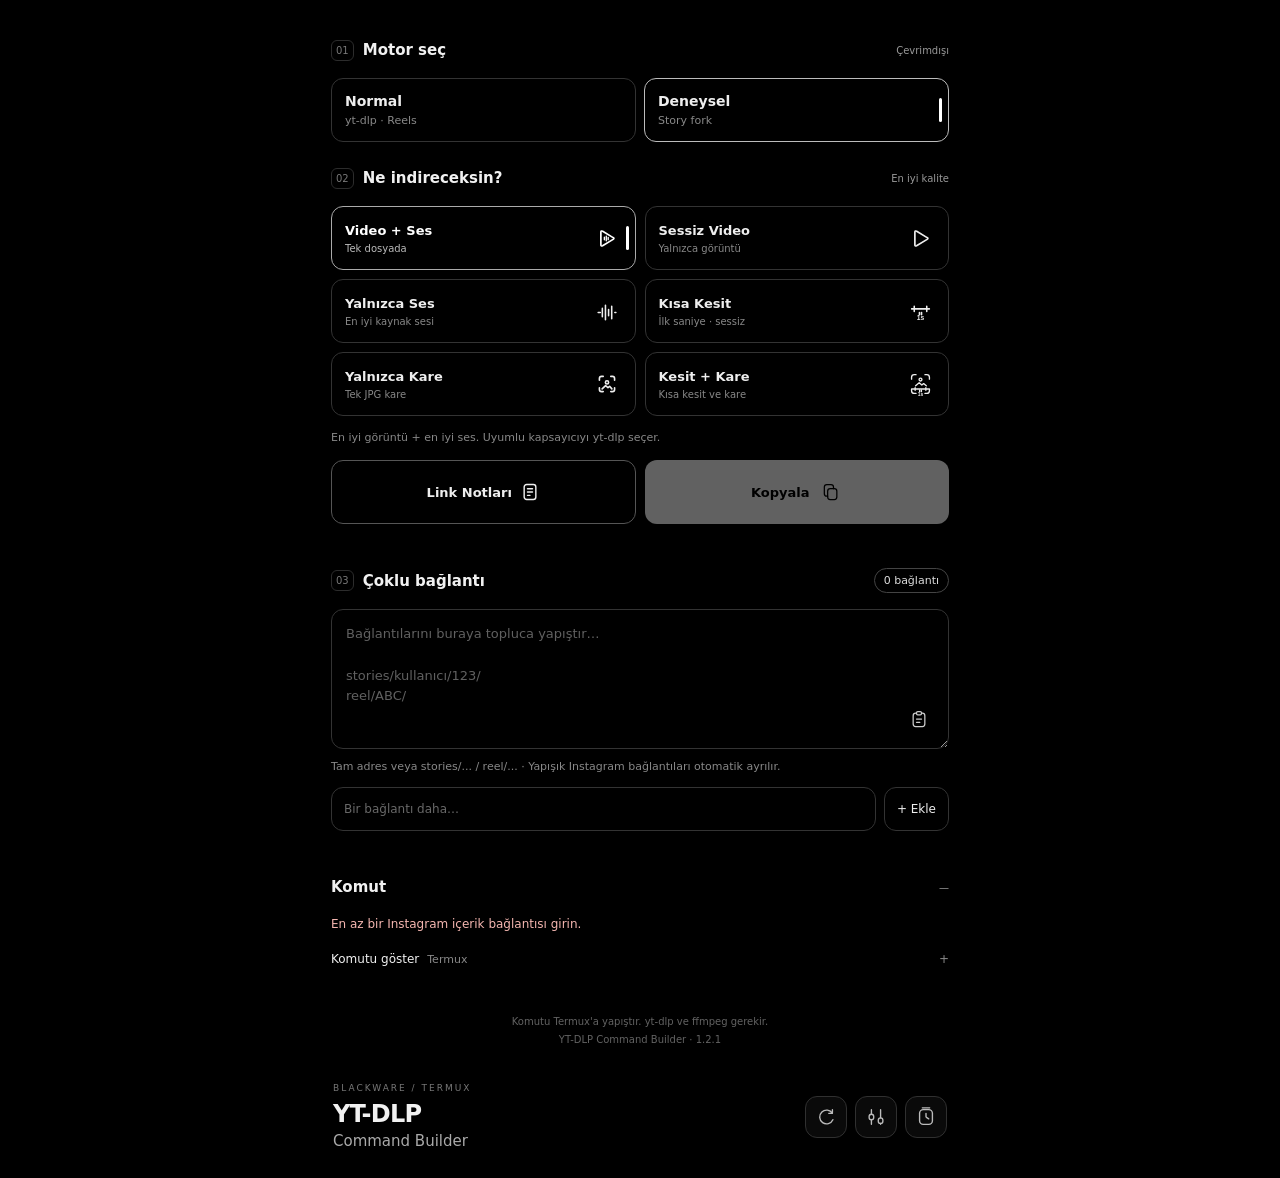
==== commit 0351e4f0: "Update Turkish app version label" ====
--- a/index.html
+++ b/index.html
@@ -33,7 +33,7 @@
 <label for="frameCustomTime" class="sr-only">Özel kare zamanı, saniye</label><input id="frameCustomTime" type="number" min="0" step="any" inputmode="decimal" placeholder="Saniye cinsinden zaman" hidden>
 <p class="muted"><span id="frameDescription">JPG + 1 sn video · FFmpeg gerekir.</span></p></section>
 <section class="command-section"><div class="section-top"><h2 id="commandTitle">Komut</h2><span id="commandCount" class="tag">—</span></div><p id="error" role="alert"></p><details id="commandDetails"><summary>Komutu göster <span class="muted">Termux</span></summary><pre id="output" tabindex="0"></pre></details></section>
-<p class="footer">Komutu Termux'a yapıştır. yt-dlp ve ffmpeg gerekir.<br>YT-DLP Command Builder · 1.2.0</p>
+<p class="footer">Komutu Termux'a yapıştır. yt-dlp ve ffmpeg gerekir.<br>YT-DLP Command Builder · 1.2.1</p>
 <header class="app-footer-header"><div><p class="eyebrow">BLACKWARE / TERMUX</p><h1>YT-DLP <span>Command Builder</span></h1></div><button id="checkUpdate" class="icon-button update-button" aria-label="Güncelle" title="Güncelle"><svg viewBox="0 0 24 24" width="22" height="22" aria-hidden="true" fill="none" stroke="currentColor" stroke-width="1.5" stroke-linecap="round" stroke-linejoin="round"><path d="M19 8a7.5 7.5 0 1 0 .5 7M19 4v3a1 1 0 0 1-1 1h-3"/></svg></button><button id="settingsBtn" class="icon-button settings-button" aria-label="Gelişmiş ayarlar" title="Gelişmiş ayarlar" aria-expanded="false" aria-controls="settingsPanel"><svg viewBox="0 0 24 24" width="22" height="22" aria-hidden="true" fill="none" stroke="currentColor" stroke-width="1.5" stroke-linecap="round" stroke-linejoin="round"><path d="M7 4v5m0 6v5M17 4v9m0 6v1"/><rect x="4.5" y="9" width="5" height="6" rx="2.5"/><rect x="14.5" y="13" width="5" height="6" rx="2.5"/></svg></button><button id="historyBtn" class="icon-button history-button" aria-expanded="false" aria-controls="historyPanel" aria-label="İşlem geçmişi"><svg viewBox="0 0 24 24" width="22" height="22" aria-hidden="true" fill="none" stroke="currentColor" stroke-width="1.5" stroke-linecap="round" stroke-linejoin="round"><rect x="5" y="4" width="14" height="16" rx="4"/><path d="M12 8v3.5a1 1 0 0 0 .5.9L15 14M8 2h8"/></svg></button></header>
 <section id="settingsPanel" class="settings-section" hidden><div id="settings"><div class="settings-heading">Gelişmiş ayarlar <span class="muted">Yollar ve bekleme</span></div><label for="folder">Ana indirme klasörü</label><input id="folder" spellcheck="false" autocapitalize="off"><label for="cookies">Cookies dosyası</label><input id="cookies" spellcheck="false" autocapitalize="off"><p class="muted">$HOME/... veya /storage/emulated/0/... · Boş cookies yolu kullanılmaz.</p><div class="grid"><div><label for="requests">İstek arası / sn</label><input id="requests" type="number" min="0" step="any"></div><div><label for="min">İndirme min / sn</label><input id="min" type="number" min="0" step="any"></div><div><label for="max">İndirme max / sn</label><input id="max" type="number" min="0" step="any"></div></div><label class="check"><span>Ses dosyasına kapak göm<small>Kaynak kapak görseli varsa</small></span><input type="checkbox" id="thumb"></label><label class="check"><span>Mevcut dosyaları atla<small>Aynı dosyayı yeniden indirme</small></span><input type="checkbox" id="overwrite"></label></div></section>
 <section id="historyPanel" class="history-panel" hidden><div class="bar"><div class="history-heading"><p class="eyebrow">KAYITLAR</p><div class="history-tabs" role="tablist" aria-label="Kayıt türü"><button id="historyTab" class="active" role="tab" aria-selected="true">İşlem Geçmişi</button><button id="notesLogTab" role="tab" aria-selected="false">Not Günlüğü</button></div></div></div><div id="historyView"><p class="muted">İndirme sonucu kaydedilmez.</p><div id="history"></div><div class="group history-actions"><button id="importSettings" class="backup-button" aria-label="Tam JSON yedeğini içe aktar" title="Tam JSON yedeğini içe aktar">Yedeği içe aktar</button><input id="importFile" type="file" accept=".json,application/json" hidden><button id="exportSettings" class="backup-button" aria-label="Tüm ayarları dışa aktar (JSON)" title="Tüm ayarları dışa aktar (JSON)">Ayarları aktar</button><button id="export">Geçmişi aktar</button><button id="clear">Tümünü temizle</button></div><p class="muted">Motor, biçim, yollar, beklemeler, taslak bağlantılar, sıra/kesit seçimleri, link notları ve geçmiş birlikte kaydedilir. Cookies dosyasının içeriği alınmaz.</p></div><div id="notesLogView" hidden><p class="muted">Link Notları’ndaki temizlenmiş bağlantılar ve etiketler gün içinde tek kayıtta birikir. Tekrarlar eklenmez; son etiket kullanılır. Notlardan silinen satırlar günlükte korunur. Değişiklikler kısa bir bekleme sonrası ve kapanışta kaydedilir; 10 dakikalık kontrol de sürer.</p><div id="notesDailyHistory"></div></div></section>
--- a/styles.css
+++ b/styles.css
@@ -18,7 +18,7 @@
 
 .action-buttons{display:grid;grid-template-columns:minmax(0,1fr) minmax(0,1fr);gap:9px}.action-buttons button{width:100%;margin:0;min-height:49px;font-size:13px}.notes-button{background:#090909;border:1px solid #444;color:#eee;font-weight:600}.action-buttons .primary{padding:12px}.action-buttons .primary .copy-icon{width:19px;height:19px;flex-shrink:0}.notes-dialog{position:fixed;top:0;left:0;right:0;bottom:0;margin:0;width:100%;height:100%;max-width:none;max-height:none;border:0;border-radius:0;padding:16px;background:#000;overflow:hidden}.notes-dialog[open]{animation:notes-enter .22s ease-out}.notes-content{display:flex;flex-direction:column;height:100%;min-height:0}.notes-content .bar{justify-content:space-between;margin-bottom:4px}.notes-content .bar h2{flex:1}.notes-content>p{margin:8px 0 12px}.notes-content textarea{flex:1;min-height:0;resize:none;background:#000;border-color:#333;font-size:14px;line-height:1.6}.notes-content #notesStatus{margin:8px 0 0}@keyframes notes-enter{from{transform:translateX(-100%)}to{transform:translateX(0)}}@media(prefers-reduced-motion:reduce){.notes-dialog[open]{animation:none}}
 
-.notes-editor{position:relative;flex:1;min-height:0}.notes-editor textarea{display:block;width:100%;height:100%;padding:14px 14px 64px;white-space:pre-wrap;overflow-wrap:break-word}.notes-editor .paste-button{bottom:8px;right:8px}.notes-editor .notes-clear-button{position:absolute;left:8px;bottom:8px;width:44px;height:44px;padding:10px;display:flex;align-items:center;justify-content:center;background:#151515;color:#ccc;border-radius:10px}
+.notes-editor{position:relative;flex:1;min-height:0}.notes-editor textarea{display:block;width:100%;height:100%;padding:14px 8px 64px;white-space:pre-wrap;overflow-wrap:break-word}.notes-editor .paste-button{bottom:8px;right:8px}.notes-editor .notes-clear-button{position:absolute;left:8px;bottom:8px;width:44px;height:44px;padding:10px;display:flex;align-items:center;justify-content:center;background:#151515;color:#ccc;border-radius:10px}
 .confirm-dialog.bottom-positioned[open]{position:fixed;top:auto;right:auto;bottom:calc(25px + env(safe-area-inset-bottom,0px));left:50%;margin:0;transform:translateX(-50%)}
 .confirm-dialog{width:min(420px,calc(100vw - 36px));max-width:calc(100vw - 36px);padding:0;background:#090909;border:1px solid #383838;border-radius:18px;box-shadow:0 18px 60px #000b}.confirm-content{padding:20px}.confirm-content h2{font-size:16px;margin:0 0 10px}.confirm-content p{font-size:13px;margin:0;line-height:1.55}.confirm-actions{display:flex;justify-content:flex-end;gap:9px;margin-top:22px}.confirm-actions button{min-width:92px;background:#111;border-color:#383838;color:#ddd}.confirm-actions .danger-button{background:#211010;border-color:#583030;color:#f0c9c9;font-weight:600}.confirm-dialog::backdrop{background:#000b}
 
@@ -36,6 +36,7 @@
 /* Visual-only single-row dividers; the textarea and clipboard contain no dashes. */
 .notes-separator-layer{position:absolute;inset:1px;overflow:hidden;border-radius:11px;pointer-events:none;user-select:none;-webkit-user-select:none}
 .notes-group-divider{position:absolute;top:0;overflow:hidden;white-space:nowrap;color:#626262;pointer-events:none;user-select:none;-webkit-user-select:none}
+.notes-group-count{position:absolute;top:0;right:0;padding-left:6px;background:#000;color:#aaa;font-size:10px;font-weight:500;text-align:right;pointer-events:none;user-select:none;-webkit-user-select:none}
 
 /* Remove only the outer borders of the requested main cards. */
 .setup,.links-section,.item-section,.item-section.has-selection,#cutSection,#frameSection,.command-section{border-color:transparent;margin-bottom:8px}
@@ -118,5 +119,5 @@
 #modeHint[data-mode="frame_sclip"]{white-space:nowrap}
 @media(max-width:350px){#modeHint[data-mode="frame_sclip"]{font-size:10px}}
 .action-buttons #copy.copy-mode{justify-content:center;gap:9px}
-.action-buttons #copy .mode-symbol{width:24px;height:24px;flex:0 0 24px}
+.action-buttons #copy .mode-symbol{display:flex;align-items:center;justify-content:center;width:24px;height:24px;flex:0 0 24px}
 .action-buttons #copy .copy-icon{width:20px;height:20px}
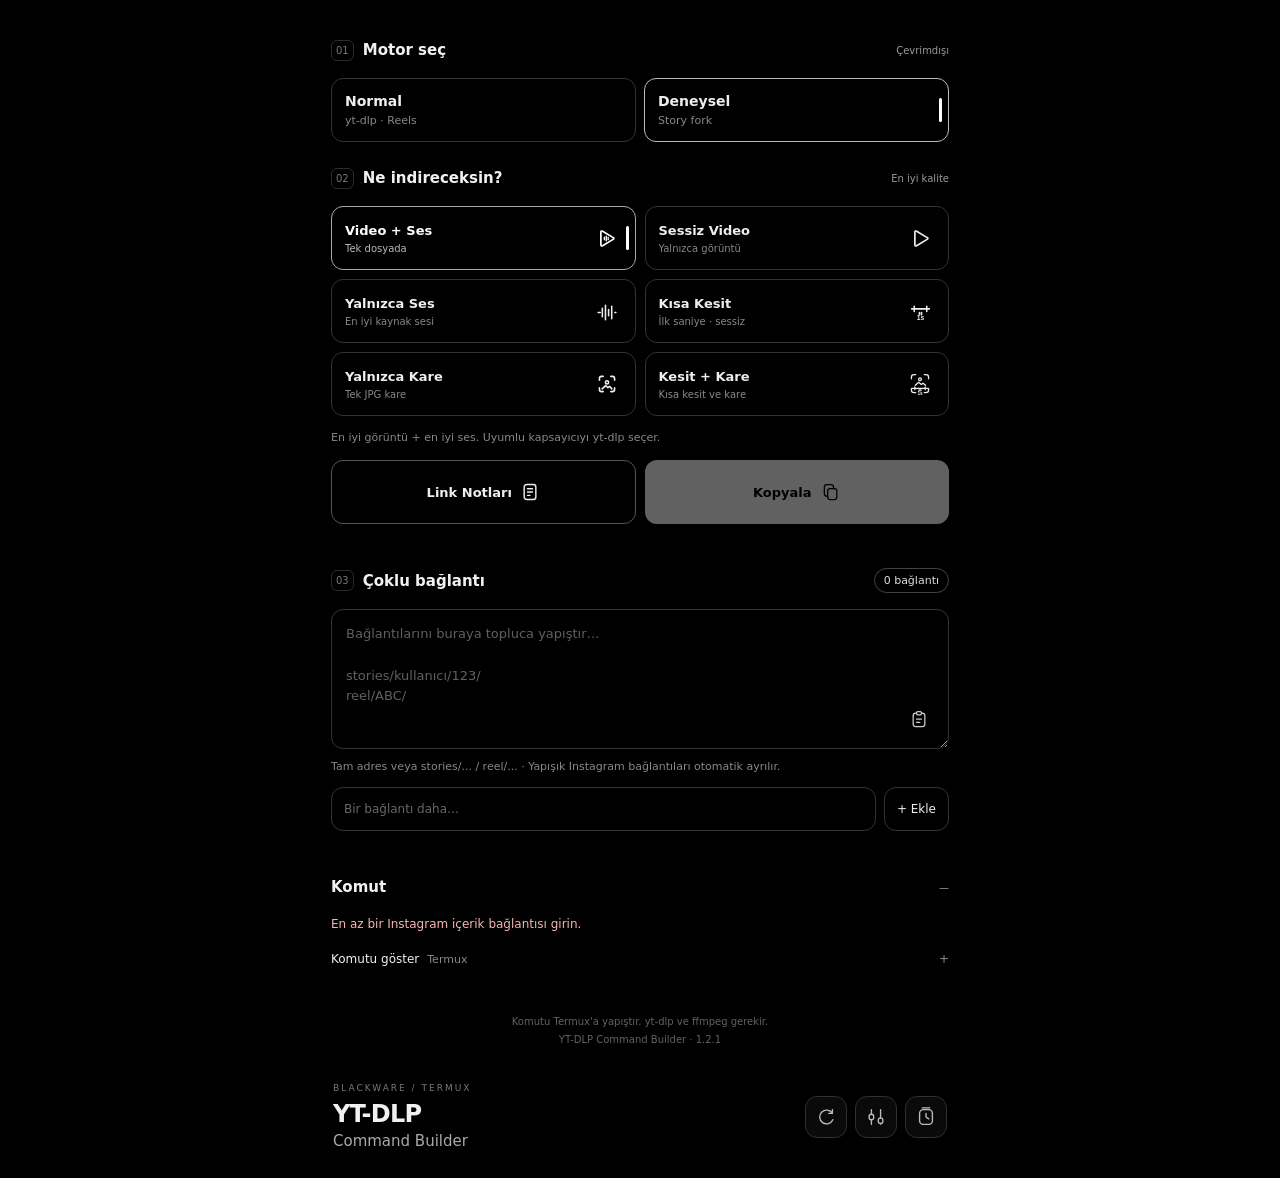
==== commit 92286310: "Replace history text actions with four uniform SVG icon buttons" ====
--- a/index.html
+++ b/index.html
@@ -14,7 +14,7 @@
 <button data-value="video"><span class="mode-symbol"><svg viewBox="0 0 24 24" width="27" height="27" aria-hidden="true" fill="none" stroke="currentColor" stroke-width="1.5" stroke-linecap="round" stroke-linejoin="round"><path d="M8.6 5.6Q7 4.8 7 6.5v11q0 1.7 1.5.9l9.4-5.6q1.4-.8 0-1.6Z"/></svg></span><strong>Sessiz Video</strong><small>Yalnızca görüntü</small></button>
 <button data-value="audio"><span class="mode-symbol"><svg viewBox="0 0 24 24" width="25" height="25" aria-hidden="true" fill="none" stroke="currentColor" stroke-width="1.5" stroke-linecap="round" stroke-linejoin="round"><path d="M4 13h2m2-4v8m3-11v14m3-10v6m3-9v12m3-6h1"/></svg></span><strong>Yalnızca Ses</strong><small>En iyi kaynak sesi</small></button>
 <button data-value="still"><span class="mode-symbol"><svg viewBox="0 0 24 24" width="25" height="25" aria-hidden="true" fill="none" stroke="currentColor" stroke-width="1.5" stroke-linecap="round" stroke-linejoin="round"><path d="M3.5 9.5h17M6 7v5m12-5v5m-7 1v2m2-2v2"/><text x="12" y="20" text-anchor="middle" font-family="Arial,sans-serif" font-size="6.5" font-weight="600" fill="currentColor" stroke="none">1s</text></svg></span><strong>Kısa Kesit</strong><small>İlk saniye · sessiz</small></button>
-<button data-value="frame"><span class="mode-symbol"><svg viewBox="0 0 24 24" width="26" height="26" aria-hidden="true" fill="none" stroke="currentColor" stroke-width="1.5" stroke-linecap="round" stroke-linejoin="round"><path d="M8.5 5H7A2 2 0 0 0 5 7v1.5M15.5 5H17a2 2 0 0 1 2 2v1.5M19 15.5V17a2 2 0 0 1-2 2h-1.5M8.5 19H7a2 2 0 0 1-2-2v-1.5"/><circle cx="12" cy="10.5" r="1.5"/><path d="m7.5 16.5 3.2-3 2.2 1.8 1.5-1.2 2.1 2.4"/></svg></span><strong>Yalnızca Kare</strong><small>Tek JPG kare</small></button><button data-value="frame_sclip"><span class="mode-symbol"><svg viewBox="0 0 28 28" width="25" height="25" aria-hidden="true" fill="none" stroke="currentColor" stroke-width="1.5" stroke-linecap="round" stroke-linejoin="round"><path d="M9 3H7A3 3 0 0 0 4 6v2m15-5h2a3 3 0 0 1 3 3v2M24 19v2a3 3 0 0 1-3 3h-2m-10 0H7a3 3 0 0 1-3-3v-2"/><circle cx="14" cy="8.5" r="1.6"/><path d="m8.5 15.5 4-3.5 3 2.5 2-1.5 3 2.5M5 19h18M8 17.5v3m12-3v3m-7 0v1.5m2-1.5v1.5"/><text x="14" y="27" text-anchor="middle" font-family="Arial,sans-serif" font-size="5.5" font-weight="600" fill="currentColor" stroke="none">1s</text></svg></span><strong>Kesit + Kare</strong><small>Kısa kesit ve kare</small></button>
+<button data-value="frame"><span class="mode-symbol"><svg viewBox="0 0 24 24" width="26" height="26" aria-hidden="true" fill="none" stroke="currentColor" stroke-width="1.5" stroke-linecap="round" stroke-linejoin="round"><path d="M8.5 5H7A2 2 0 0 0 5 7v1.5M15.5 5H17a2 2 0 0 1 2 2v1.5M19 15.5V17a2 2 0 0 1-2 2h-1.5M8.5 19H7a2 2 0 0 1-2-2v-1.5"/><circle cx="12" cy="10.5" r="1.5"/><path d="m7.5 16.5 3.2-3 2.2 1.8 1.5-1.2 2.1 2.4"/></svg></span><strong>Yalnızca Kare</strong><small>Tek JPG kare</small></button><button data-value="frame_sclip"><span class="mode-symbol"><svg viewBox="0 0 28 28" width="24" height="24" aria-hidden="true" fill="none" stroke="currentColor" stroke-width="1.5" stroke-linecap="round" stroke-linejoin="round"><path d="M9 3H7A3 3 0 0 0 4 6v2m15-5h2a3 3 0 0 1 3 3v2M24 19v2a3 3 0 0 1-3 3h-2m-10 0H7a3 3 0 0 1-3-3v-2"/><circle cx="14" cy="8.5" r="1.6"/><path d="m8.5 15.5 4-3.5 3 2.5 2-1.5 3 2.5M5 19h18M8 17.5v3m12-3v3m-7 0v1.5m2-1.5v1.5"/><text x="14" y="27" text-anchor="middle" font-family="Arial,sans-serif" font-size="5.5" font-weight="600" fill="currentColor" stroke="none">1s</text></svg></span><strong>Kesit + Kare</strong><small>Kısa kesit ve kare</small></button>
 
 </div><p id="modeHint" class="muted"></p><div class="copy-action"><div class="action-buttons"><button id="notesBtn" class="notes-button"><span>Link Notları</span><svg class="notes-icon" viewBox="0 0 24 24" width="20" height="20" aria-hidden="true" fill="none" stroke="currentColor" stroke-width="1.7" stroke-linecap="round" stroke-linejoin="round"><rect x="5" y="3" width="14" height="18" rx="3"/><path d="M9 8h6M9 12h6M9 16h3"/></svg></button><button id="copy" class="primary copy-mode"><strong>Kopyala</strong><span class="mode-symbol"><svg class="copy-icon" viewBox="0 0 24 24" width="20" height="20" aria-hidden="true" fill="none" stroke="currentColor" stroke-width="1.5" stroke-linecap="round" stroke-linejoin="round"><rect x="8" y="8" width="11" height="13" rx="3"/><path d="M15 8V6a3 3 0 0 0-3-3H7a3 3 0 0 0-3 3v8a3 3 0 0 0 3 3h1"/></svg></span></button></div><p id="status" role="status" class="muted"></p></div></section>
 <section class="links-section"><div class="section-top"><span class="step">03</span><h2>Çoklu bağlantı</h2><span id="count" class="badge" aria-live="polite">0 bağlantı</span></div>
@@ -36,7 +36,7 @@
 <p class="footer">Komutu Termux'a yapıştır. yt-dlp ve ffmpeg gerekir.<br>YT-DLP Command Builder · 1.2.1</p>
 <header class="app-footer-header"><div><p class="eyebrow">BLACKWARE / TERMUX</p><h1>YT-DLP <span>Command Builder</span></h1></div><button id="checkUpdate" class="icon-button update-button" aria-label="Güncelle" title="Güncelle"><svg viewBox="0 0 24 24" width="22" height="22" aria-hidden="true" fill="none" stroke="currentColor" stroke-width="1.5" stroke-linecap="round" stroke-linejoin="round"><path d="M19 8a7.5 7.5 0 1 0 .5 7M19 4v3a1 1 0 0 1-1 1h-3"/></svg></button><button id="settingsBtn" class="icon-button settings-button" aria-label="Gelişmiş ayarlar" title="Gelişmiş ayarlar" aria-expanded="false" aria-controls="settingsPanel"><svg viewBox="0 0 24 24" width="22" height="22" aria-hidden="true" fill="none" stroke="currentColor" stroke-width="1.5" stroke-linecap="round" stroke-linejoin="round"><path d="M7 4v5m0 6v5M17 4v9m0 6v1"/><rect x="4.5" y="9" width="5" height="6" rx="2.5"/><rect x="14.5" y="13" width="5" height="6" rx="2.5"/></svg></button><button id="historyBtn" class="icon-button history-button" aria-expanded="false" aria-controls="historyPanel" aria-label="İşlem geçmişi"><svg viewBox="0 0 24 24" width="22" height="22" aria-hidden="true" fill="none" stroke="currentColor" stroke-width="1.5" stroke-linecap="round" stroke-linejoin="round"><rect x="5" y="4" width="14" height="16" rx="4"/><path d="M12 8v3.5a1 1 0 0 0 .5.9L15 14M8 2h8"/></svg></button></header>
 <section id="settingsPanel" class="settings-section" hidden><div id="settings"><div class="settings-heading">Gelişmiş ayarlar <span class="muted">Yollar ve bekleme</span></div><label for="folder">Ana indirme klasörü</label><input id="folder" spellcheck="false" autocapitalize="off"><label for="cookies">Cookies dosyası</label><input id="cookies" spellcheck="false" autocapitalize="off"><p class="muted">$HOME/... veya /storage/emulated/0/... · Boş cookies yolu kullanılmaz.</p><div class="grid"><div><label for="requests">İstek arası / sn</label><input id="requests" type="number" min="0" step="any"></div><div><label for="min">İndirme min / sn</label><input id="min" type="number" min="0" step="any"></div><div><label for="max">İndirme max / sn</label><input id="max" type="number" min="0" step="any"></div></div><label class="check"><span>Ses dosyasına kapak göm<small>Kaynak kapak görseli varsa</small></span><input type="checkbox" id="thumb"></label><label class="check"><span>Mevcut dosyaları atla<small>Aynı dosyayı yeniden indirme</small></span><input type="checkbox" id="overwrite"></label></div></section>
-<section id="historyPanel" class="history-panel" hidden><div class="bar"><div class="history-heading"><p class="eyebrow">KAYITLAR</p><div class="history-tabs" role="tablist" aria-label="Kayıt türü"><button id="historyTab" class="active" role="tab" aria-selected="true">İşlem Geçmişi</button><button id="notesLogTab" role="tab" aria-selected="false">Not Günlüğü</button></div></div></div><div id="historyView"><p class="muted">İndirme sonucu kaydedilmez.</p><div id="history"></div><div class="group history-actions"><button id="importSettings" class="backup-button" aria-label="Tam JSON yedeğini içe aktar" title="Tam JSON yedeğini içe aktar">Yedeği içe aktar</button><input id="importFile" type="file" accept=".json,application/json" hidden><button id="exportSettings" class="backup-button" aria-label="Tüm ayarları dışa aktar (JSON)" title="Tüm ayarları dışa aktar (JSON)">Ayarları aktar</button><button id="export">Geçmişi aktar</button><button id="clear">Tümünü temizle</button></div><p class="muted">Motor, biçim, yollar, beklemeler, taslak bağlantılar, sıra/kesit seçimleri, link notları ve geçmiş birlikte kaydedilir. Cookies dosyasının içeriği alınmaz.</p></div><div id="notesLogView" hidden><p class="muted">Link Notları’ndaki temizlenmiş bağlantılar ve etiketler gün içinde tek kayıtta birikir. Tekrarlar eklenmez; son etiket kullanılır. Notlardan silinen satırlar günlükte korunur. Değişiklikler kısa bir bekleme sonrası ve kapanışta kaydedilir; 10 dakikalık kontrol de sürer.</p><div id="notesDailyHistory"></div></div></section>
+<section id="historyPanel" class="history-panel" hidden><div class="bar"><div class="history-heading"><p class="eyebrow">KAYITLAR</p><div class="history-tabs" role="tablist" aria-label="Kayıt türü"><button id="historyTab" class="active" role="tab" aria-selected="true">İşlem Geçmişi</button><button id="notesLogTab" role="tab" aria-selected="false">Not Günlüğü</button></div></div></div><div id="historyView"><p class="muted">İndirme sonucu kaydedilmez.</p><div id="history"></div><div class="group history-actions"><button id="importSettings" class="history-action-icon import-backup-icon" aria-label="Tam JSON yedeğini içe aktar" title="Yedeği içe aktar"><svg viewBox="0 0 24 24" width="24" height="24" aria-hidden="true" fill="none" stroke="currentColor" stroke-width="1.5" stroke-linecap="round" stroke-linejoin="round"><path d="M7.5 3.5h6a2 2 0 0 1 1.4.6l3 3a2 2 0 0 1 .6 1.4v9.5a2 2 0 0 1-2 2h-9a2 2 0 0 1-2-2V5.5a2 2 0 0 1 2-2Z"/><path d="M14 4v2.8A1.2 1.2 0 0 0 15.2 8H18"/><path d="M12 10.5v6m-2.5-2.5L12 17l2.5-3"/></svg></button><input id="importFile" type="file" accept=".json,application/json" hidden><button id="exportSettings" class="history-action-icon export-settings-icon" aria-label="Tüm ayarları dışa aktar (JSON)" title="Ayarları aktar"><svg viewBox="0 0 24 24" width="24" height="24" aria-hidden="true" fill="none" stroke="currentColor" stroke-width="1.5" stroke-linecap="round" stroke-linejoin="round"><path d="M4 6.5h11M4 12h11M4 17.5h8"/><rect x="8" y="4.75" width="3" height="3.5" rx="1.5"/><rect x="12.5" y="10.25" width="3" height="3.5" rx="1.5"/><rect x="6" y="15.75" width="3" height="3.5" rx="1.5"/><path d="M19 18V9.5m-2.5 2.5L19 9.5l2.5 2.5"/></svg></button><button id="export" class="history-action-icon export-history-icon" aria-label="Geçmişi dışa aktar" title="Geçmişi aktar"><svg viewBox="0 0 24 24" width="24" height="24" aria-hidden="true" fill="none" stroke="currentColor" stroke-width="1.5" stroke-linecap="round" stroke-linejoin="round"><rect x="4.5" y="4" width="15" height="17" rx="2.8"/><path d="M8 8h5M8 12h3M8 16h3"/><path d="M16 17v-8m-2.5 2.5L16 9l2.5 2.5"/></svg></button><button id="clear" class="history-action-icon clear-history-icon" aria-label="Tüm işlem geçmişini temizle" title="Tümünü temizle"><svg viewBox="0 0 24 24" width="24" height="24" aria-hidden="true" fill="none" stroke="currentColor" stroke-width="1.5" stroke-linecap="round" stroke-linejoin="round"><rect x="5" y="6" width="14" height="15" rx="3"/><path d="M4 6h16M9.5 11v6m5-6v6"/><rect x="9" y="3" width="6" height="3" rx="1.5"/></svg></button></div><p class="muted">Motor, biçim, yollar, beklemeler, taslak bağlantılar, sıra/kesit seçimleri, link notları ve geçmiş birlikte kaydedilir. Cookies dosyasının içeriği alınmaz.</p></div><div id="notesLogView" hidden><p class="muted">Link Notları’ndaki temizlenmiş bağlantılar ve etiketler gün içinde tek kayıtta birikir. Tekrarlar eklenmez; son etiket kullanılır. Notlardan silinen satırlar günlükte korunur. Değişiklikler kısa bir bekleme sonrası ve kapanışta kaydedilir; 10 dakikalık kontrol de sürer.</p><div id="notesDailyHistory"></div></div></section>
 <span id="updateStatus" class="sr-only" role="status" aria-live="polite"></span>
 </main>
 <dialog id="notesDialog" class="notes-dialog" aria-labelledby="notesTitle"><div class="notes-content"><div class="bar"><h2 id="notesTitle">Link Notları</h2><span id="notesCount" class="badge" aria-live="polite">0 bağlantı</span><button id="notesClose" class="icon-button" aria-label="Link notlarını kapat">×</button></div><label class="sr-only" for="notes">Kalıcı bağlantı ve biçim notları</label><div class="notes-editor"><textarea id="notes" spellcheck="false" autocapitalize="off" placeholder="stories/hesap/123&#10;Biçim: V+S / V / S / SClip&#10;Özel istek: …"></textarea><button id="notesClear" class="notes-clear-button" aria-label="Tüm notları sil" title="Tüm notları sil"><svg viewBox="0 0 24 24" width="20" height="20" aria-hidden="true" fill="none" stroke="currentColor" stroke-width="1.5" stroke-linecap="round" stroke-linejoin="round"><rect class="trash-body" x="5" y="6" width="14" height="15" rx="3"/><path d="M4 6h16M9.5 11v6m5-6v6"/><rect x="9" y="3" width="6" height="3" rx="1.5"/></svg></button><button id="notesPaste" class="paste-button" aria-label="Notlara panodan yapıştır" title="Seçili yere yapıştır"><svg viewBox="0 0 24 24" width="20" height="20" aria-hidden="true" fill="none" stroke="currentColor" stroke-width="1.5" stroke-linecap="round" stroke-linejoin="round"><path d="M9 5H8a3 3 0 0 0-3 3v10a3 3 0 0 0 3 3h8a3 3 0 0 0 3-3V8a3 3 0 0 0-3-3h-1"/><rect x="9" y="3" width="6" height="4" rx="1.5"/><path d="M9 12h6M9 16h4"/></svg></button></div><p id="notesStatus" class="muted" role="status">Otomatik kaydedilir</p><p class="muted">Bağlantıları, indirme biçimlerini ve özel isteklerini buraya yaz. Boş bir satıra dokunup yapıştırabilirsin. Instagram adresleri kısa yola çevrilir; biçim notların korunur.</p></div></dialog>
--- a/styles.css
+++ b/styles.css
@@ -103,7 +103,7 @@
 /* Remove only the small frames around the mode artwork, not the mode cards. */
 .mode-grid .mode-symbol{border:0}
 
-/* Keep the copy glyph centered while rendering its artwork at the approved 30 px size. */
+/* Keep the copy glyph centered at 20 px. */
 #copy .mode-symbol{width:40px;height:40px}
 #copy .copy-icon{width:30px;height:30px}
 
@@ -119,5 +119,5 @@
 #modeHint[data-mode="frame_sclip"]{white-space:nowrap}
 @media(max-width:350px){#modeHint[data-mode="frame_sclip"]{font-size:10px}}
 .action-buttons #copy.copy-mode{justify-content:center;gap:9px}
-.action-buttons #copy .mode-symbol{display:flex;align-items:center;justify-content:center;width:24px;height:24px;flex:0 0 24px}
+.action-buttons #copy .mode-symbol{display:flex;align-items:center;justify-content:center;width:20px;height:20px;flex:0 0 20px}
 .action-buttons #copy .copy-icon{width:20px;height:20px}
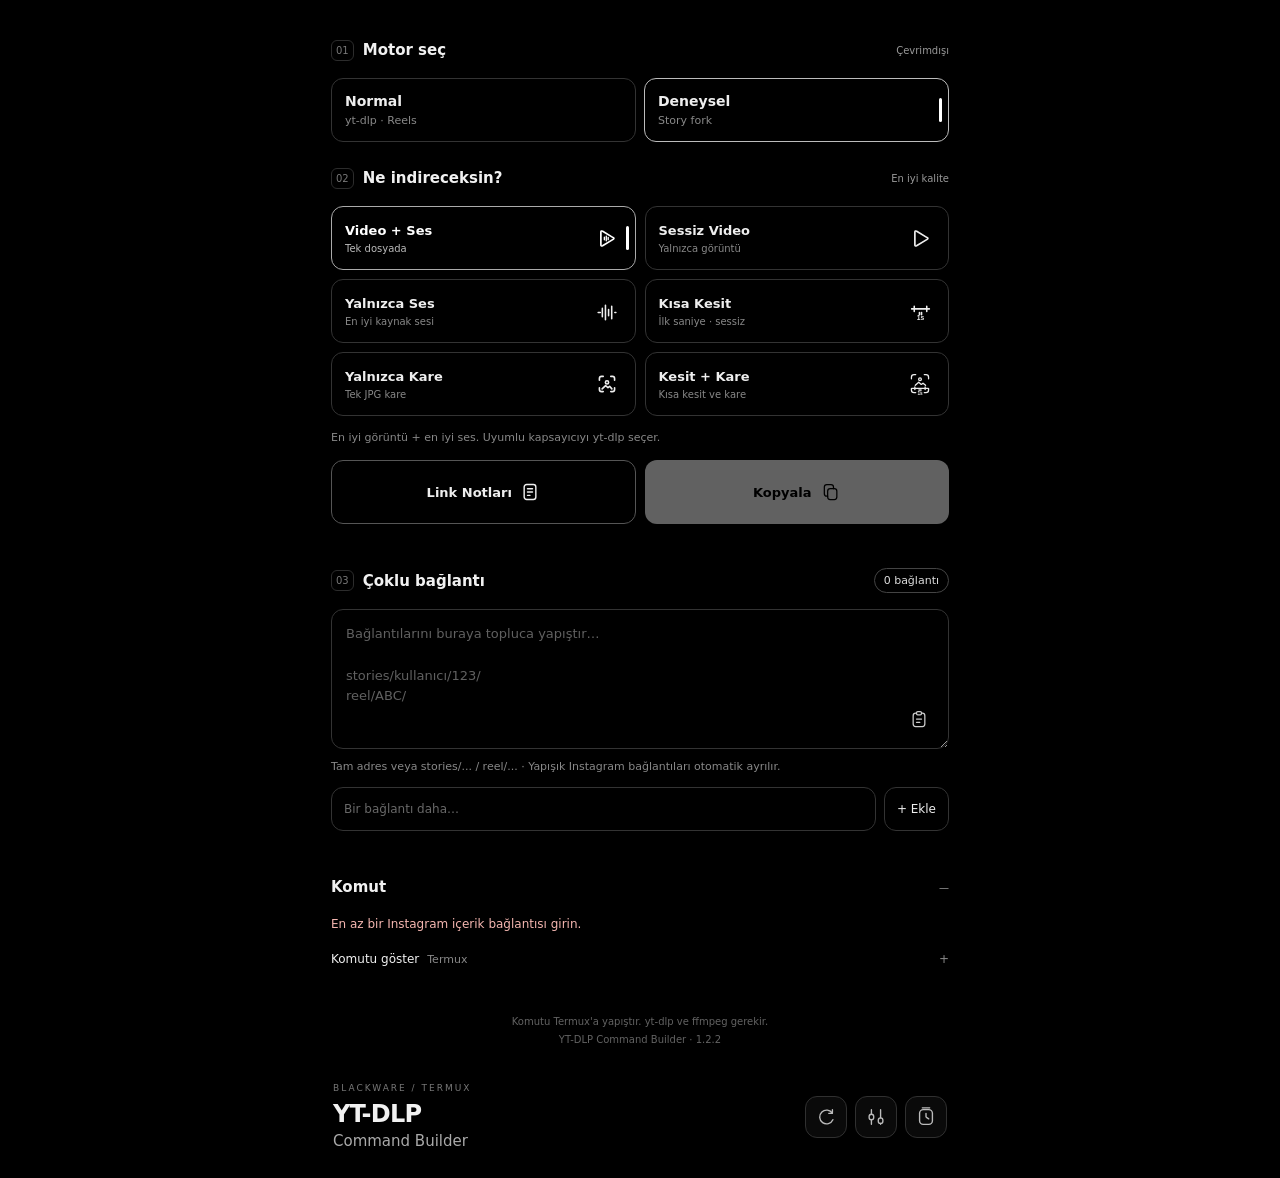
==== commit f01d7ed6: "Update Turkish footer version" ====
--- a/index.html
+++ b/index.html
@@ -33,7 +33,7 @@
 <label for="frameCustomTime" class="sr-only">Özel kare zamanı, saniye</label><input id="frameCustomTime" type="number" min="0" step="any" inputmode="decimal" placeholder="Saniye cinsinden zaman" hidden>
 <p class="muted"><span id="frameDescription">JPG + 1 sn video · FFmpeg gerekir.</span></p></section>
 <section class="command-section"><div class="section-top"><h2 id="commandTitle">Komut</h2><span id="commandCount" class="tag">—</span></div><p id="error" role="alert"></p><details id="commandDetails"><summary>Komutu göster <span class="muted">Termux</span></summary><pre id="output" tabindex="0"></pre></details></section>
-<p class="footer">Komutu Termux'a yapıştır. yt-dlp ve ffmpeg gerekir.<br>YT-DLP Command Builder · 1.2.1</p>
+<p class="footer">Komutu Termux'a yapıştır. yt-dlp ve ffmpeg gerekir.<br>YT-DLP Command Builder · 1.2.2</p>
 <header class="app-footer-header"><div><p class="eyebrow">BLACKWARE / TERMUX</p><h1>YT-DLP <span>Command Builder</span></h1></div><button id="checkUpdate" class="icon-button update-button" aria-label="Güncelle" title="Güncelle"><svg viewBox="0 0 24 24" width="22" height="22" aria-hidden="true" fill="none" stroke="currentColor" stroke-width="1.5" stroke-linecap="round" stroke-linejoin="round"><path d="M19 8a7.5 7.5 0 1 0 .5 7M19 4v3a1 1 0 0 1-1 1h-3"/></svg></button><button id="settingsBtn" class="icon-button settings-button" aria-label="Gelişmiş ayarlar" title="Gelişmiş ayarlar" aria-expanded="false" aria-controls="settingsPanel"><svg viewBox="0 0 24 24" width="22" height="22" aria-hidden="true" fill="none" stroke="currentColor" stroke-width="1.5" stroke-linecap="round" stroke-linejoin="round"><path d="M7 4v5m0 6v5M17 4v9m0 6v1"/><rect x="4.5" y="9" width="5" height="6" rx="2.5"/><rect x="14.5" y="13" width="5" height="6" rx="2.5"/></svg></button><button id="historyBtn" class="icon-button history-button" aria-expanded="false" aria-controls="historyPanel" aria-label="İşlem geçmişi"><svg viewBox="0 0 24 24" width="22" height="22" aria-hidden="true" fill="none" stroke="currentColor" stroke-width="1.5" stroke-linecap="round" stroke-linejoin="round"><rect x="5" y="4" width="14" height="16" rx="4"/><path d="M12 8v3.5a1 1 0 0 0 .5.9L15 14M8 2h8"/></svg></button></header>
 <section id="settingsPanel" class="settings-section" hidden><div id="settings"><div class="settings-heading">Gelişmiş ayarlar <span class="muted">Yollar ve bekleme</span></div><label for="folder">Ana indirme klasörü</label><input id="folder" spellcheck="false" autocapitalize="off"><label for="cookies">Cookies dosyası</label><input id="cookies" spellcheck="false" autocapitalize="off"><p class="muted">$HOME/... veya /storage/emulated/0/... · Boş cookies yolu kullanılmaz.</p><div class="grid"><div><label for="requests">İstek arası / sn</label><input id="requests" type="number" min="0" step="any"></div><div><label for="min">İndirme min / sn</label><input id="min" type="number" min="0" step="any"></div><div><label for="max">İndirme max / sn</label><input id="max" type="number" min="0" step="any"></div></div><label class="check"><span>Ses dosyasına kapak göm<small>Kaynak kapak görseli varsa</small></span><input type="checkbox" id="thumb"></label><label class="check"><span>Mevcut dosyaları atla<small>Aynı dosyayı yeniden indirme</small></span><input type="checkbox" id="overwrite"></label></div></section>
 <section id="historyPanel" class="history-panel" hidden><div class="bar"><div class="history-heading"><p class="eyebrow">KAYITLAR</p><div class="history-tabs" role="tablist" aria-label="Kayıt türü"><button id="historyTab" class="active" role="tab" aria-selected="true">İşlem Geçmişi</button><button id="notesLogTab" role="tab" aria-selected="false">Not Günlüğü</button></div></div></div><div id="historyView"><p class="muted">İndirme sonucu kaydedilmez.</p><div id="history"></div><div class="group history-actions"><button id="importSettings" class="history-action-icon import-backup-icon" aria-label="Tam JSON yedeğini içe aktar" title="Yedeği içe aktar"><svg viewBox="0 0 24 24" width="24" height="24" aria-hidden="true" fill="none" stroke="currentColor" stroke-width="1.5" stroke-linecap="round" stroke-linejoin="round"><path d="M7.5 3.5h6a2 2 0 0 1 1.4.6l3 3a2 2 0 0 1 .6 1.4v9.5a2 2 0 0 1-2 2h-9a2 2 0 0 1-2-2V5.5a2 2 0 0 1 2-2Z"/><path d="M14 4v2.8A1.2 1.2 0 0 0 15.2 8H18"/><path d="M12 10.5v6m-2.5-2.5L12 17l2.5-3"/></svg></button><input id="importFile" type="file" accept=".json,application/json" hidden><button id="exportSettings" class="history-action-icon export-settings-icon" aria-label="Tüm ayarları dışa aktar (JSON)" title="Ayarları aktar"><svg viewBox="0 0 24 24" width="24" height="24" aria-hidden="true" fill="none" stroke="currentColor" stroke-width="1.5" stroke-linecap="round" stroke-linejoin="round"><path d="M4 6.5h11M4 12h11M4 17.5h8"/><rect x="8" y="4.75" width="3" height="3.5" rx="1.5"/><rect x="12.5" y="10.25" width="3" height="3.5" rx="1.5"/><rect x="6" y="15.75" width="3" height="3.5" rx="1.5"/><path d="M19 18V9.5m-2.5 2.5L19 9.5l2.5 2.5"/></svg></button><button id="export" class="history-action-icon export-history-icon" aria-label="Geçmişi dışa aktar" title="Geçmişi aktar"><svg viewBox="0 0 24 24" width="24" height="24" aria-hidden="true" fill="none" stroke="currentColor" stroke-width="1.5" stroke-linecap="round" stroke-linejoin="round"><rect x="4.5" y="4" width="15" height="17" rx="2.8"/><path d="M8 8h5M8 12h3M8 16h3"/><path d="M16 17v-8m-2.5 2.5L16 9l2.5 2.5"/></svg></button><button id="clear" class="history-action-icon clear-history-icon" aria-label="Tüm işlem geçmişini temizle" title="Tümünü temizle"><svg viewBox="0 0 24 24" width="24" height="24" aria-hidden="true" fill="none" stroke="currentColor" stroke-width="1.5" stroke-linecap="round" stroke-linejoin="round"><rect x="5" y="6" width="14" height="15" rx="3"/><path d="M4 6h16M9.5 11v6m5-6v6"/><rect x="9" y="3" width="6" height="3" rx="1.5"/></svg></button></div><p class="muted">Motor, biçim, yollar, beklemeler, taslak bağlantılar, sıra/kesit seçimleri, link notları ve geçmiş birlikte kaydedilir. Cookies dosyasının içeriği alınmaz.</p></div><div id="notesLogView" hidden><p class="muted">Link Notları’ndaki temizlenmiş bağlantılar ve etiketler gün içinde tek kayıtta birikir. Tekrarlar eklenmez; son etiket kullanılır. Notlardan silinen satırlar günlükte korunur. Değişiklikler kısa bir bekleme sonrası ve kapanışta kaydedilir; 10 dakikalık kontrol de sürer.</p><div id="notesDailyHistory"></div></div></section>
--- a/styles.css
+++ b/styles.css
@@ -37,6 +37,7 @@
 .notes-separator-layer{position:absolute;inset:1px;overflow:hidden;border-radius:11px;pointer-events:none;user-select:none;-webkit-user-select:none}
 .notes-group-divider{position:absolute;top:0;overflow:hidden;white-space:nowrap;color:#626262;pointer-events:none;user-select:none;-webkit-user-select:none}
 .notes-group-count{position:absolute;top:0;right:0;padding-left:6px;background:#000;color:#aaa;font-size:10px;font-weight:500;text-align:right;pointer-events:none;user-select:none;-webkit-user-select:none}
+.notes-inline-tag{position:absolute;display:block;box-sizing:border-box;height:14px;padding:0 2px;overflow:hidden;border:0;border-radius:6px;background:#fff;color:#000;font-family:system-ui,-apple-system,Arial,sans-serif;font-size:10px;font-weight:750;line-height:14px;text-align:center;white-space:pre;pointer-events:none;user-select:none;-webkit-user-select:none}
 
 /* Remove only the outer borders of the requested main cards. */
 .setup,.links-section,.item-section,.item-section.has-selection,#cutSection,#frameSection,.command-section{border-color:transparent;margin-bottom:8px}
@@ -65,7 +66,7 @@
 
 .history-panel #history{max-height:none;overflow:visible}.history-panel .bar{align-items:flex-start}.history-panel .history-heading{min-width:0}
 
-.history-actions{display:grid;grid-template-columns:repeat(4,minmax(0,1fr));gap:6px;margin:0}.history-actions>button{margin:0;min-height:40px;padding:8px 5px;font-size:11px;line-height:1.3;overflow-wrap:anywhere}
+.history-actions{display:flex;align-items:center;flex-wrap:wrap;gap:8px;margin:0}.history-actions>button{display:flex;align-items:center;justify-content:center;flex:0 0 44px;width:44px;height:44px;min-height:44px;padding:0;margin:0;background:#0a0a0a;color:#bbb;border:1px solid #303030}.history-action-icon svg{display:block;width:24px;height:24px;flex-shrink:0}#importSettings{border-radius:18px}#exportSettings{border-radius:15px}#export,#clear{border-radius:12px}
 
 .history-panel .history-tabs button{white-space:normal}
 
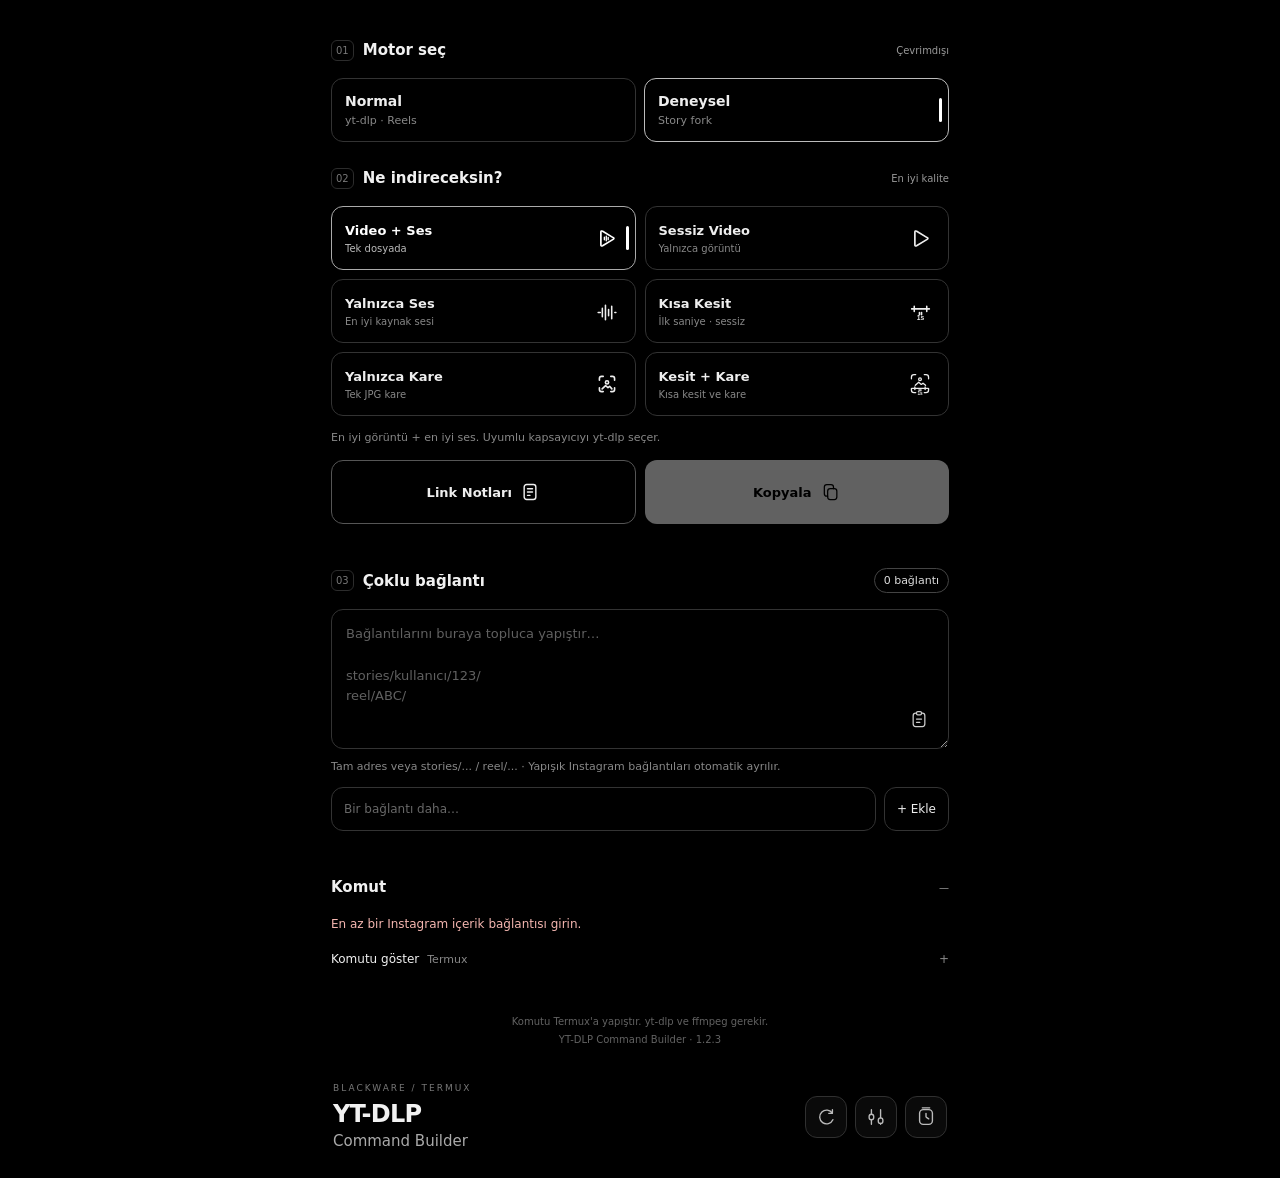
==== commit f9686f41: "Update Turkish footer version to 1.2.3" ====
--- a/index.html
+++ b/index.html
@@ -33,7 +33,7 @@
 <label for="frameCustomTime" class="sr-only">Özel kare zamanı, saniye</label><input id="frameCustomTime" type="number" min="0" step="any" inputmode="decimal" placeholder="Saniye cinsinden zaman" hidden>
 <p class="muted"><span id="frameDescription">JPG + 1 sn video · FFmpeg gerekir.</span></p></section>
 <section class="command-section"><div class="section-top"><h2 id="commandTitle">Komut</h2><span id="commandCount" class="tag">—</span></div><p id="error" role="alert"></p><details id="commandDetails"><summary>Komutu göster <span class="muted">Termux</span></summary><pre id="output" tabindex="0"></pre></details></section>
-<p class="footer">Komutu Termux'a yapıştır. yt-dlp ve ffmpeg gerekir.<br>YT-DLP Command Builder · 1.2.2</p>
+<p class="footer">Komutu Termux'a yapıştır. yt-dlp ve ffmpeg gerekir.<br>YT-DLP Command Builder · 1.2.3</p>
 <header class="app-footer-header"><div><p class="eyebrow">BLACKWARE / TERMUX</p><h1>YT-DLP <span>Command Builder</span></h1></div><button id="checkUpdate" class="icon-button update-button" aria-label="Güncelle" title="Güncelle"><svg viewBox="0 0 24 24" width="22" height="22" aria-hidden="true" fill="none" stroke="currentColor" stroke-width="1.5" stroke-linecap="round" stroke-linejoin="round"><path d="M19 8a7.5 7.5 0 1 0 .5 7M19 4v3a1 1 0 0 1-1 1h-3"/></svg></button><button id="settingsBtn" class="icon-button settings-button" aria-label="Gelişmiş ayarlar" title="Gelişmiş ayarlar" aria-expanded="false" aria-controls="settingsPanel"><svg viewBox="0 0 24 24" width="22" height="22" aria-hidden="true" fill="none" stroke="currentColor" stroke-width="1.5" stroke-linecap="round" stroke-linejoin="round"><path d="M7 4v5m0 6v5M17 4v9m0 6v1"/><rect x="4.5" y="9" width="5" height="6" rx="2.5"/><rect x="14.5" y="13" width="5" height="6" rx="2.5"/></svg></button><button id="historyBtn" class="icon-button history-button" aria-expanded="false" aria-controls="historyPanel" aria-label="İşlem geçmişi"><svg viewBox="0 0 24 24" width="22" height="22" aria-hidden="true" fill="none" stroke="currentColor" stroke-width="1.5" stroke-linecap="round" stroke-linejoin="round"><rect x="5" y="4" width="14" height="16" rx="4"/><path d="M12 8v3.5a1 1 0 0 0 .5.9L15 14M8 2h8"/></svg></button></header>
 <section id="settingsPanel" class="settings-section" hidden><div id="settings"><div class="settings-heading">Gelişmiş ayarlar <span class="muted">Yollar ve bekleme</span></div><label for="folder">Ana indirme klasörü</label><input id="folder" spellcheck="false" autocapitalize="off"><label for="cookies">Cookies dosyası</label><input id="cookies" spellcheck="false" autocapitalize="off"><p class="muted">$HOME/... veya /storage/emulated/0/... · Boş cookies yolu kullanılmaz.</p><div class="grid"><div><label for="requests">İstek arası / sn</label><input id="requests" type="number" min="0" step="any"></div><div><label for="min">İndirme min / sn</label><input id="min" type="number" min="0" step="any"></div><div><label for="max">İndirme max / sn</label><input id="max" type="number" min="0" step="any"></div></div><label class="check"><span>Ses dosyasına kapak göm<small>Kaynak kapak görseli varsa</small></span><input type="checkbox" id="thumb"></label><label class="check"><span>Mevcut dosyaları atla<small>Aynı dosyayı yeniden indirme</small></span><input type="checkbox" id="overwrite"></label></div></section>
 <section id="historyPanel" class="history-panel" hidden><div class="bar"><div class="history-heading"><p class="eyebrow">KAYITLAR</p><div class="history-tabs" role="tablist" aria-label="Kayıt türü"><button id="historyTab" class="active" role="tab" aria-selected="true">İşlem Geçmişi</button><button id="notesLogTab" role="tab" aria-selected="false">Not Günlüğü</button></div></div></div><div id="historyView"><p class="muted">İndirme sonucu kaydedilmez.</p><div id="history"></div><div class="group history-actions"><button id="importSettings" class="history-action-icon import-backup-icon" aria-label="Tam JSON yedeğini içe aktar" title="Yedeği içe aktar"><svg viewBox="0 0 24 24" width="24" height="24" aria-hidden="true" fill="none" stroke="currentColor" stroke-width="1.5" stroke-linecap="round" stroke-linejoin="round"><path d="M7.5 3.5h6a2 2 0 0 1 1.4.6l3 3a2 2 0 0 1 .6 1.4v9.5a2 2 0 0 1-2 2h-9a2 2 0 0 1-2-2V5.5a2 2 0 0 1 2-2Z"/><path d="M14 4v2.8A1.2 1.2 0 0 0 15.2 8H18"/><path d="M12 10.5v6m-2.5-2.5L12 17l2.5-3"/></svg></button><input id="importFile" type="file" accept=".json,application/json" hidden><button id="exportSettings" class="history-action-icon export-settings-icon" aria-label="Tüm ayarları dışa aktar (JSON)" title="Ayarları aktar"><svg viewBox="0 0 24 24" width="24" height="24" aria-hidden="true" fill="none" stroke="currentColor" stroke-width="1.5" stroke-linecap="round" stroke-linejoin="round"><path d="M4 6.5h11M4 12h11M4 17.5h8"/><rect x="8" y="4.75" width="3" height="3.5" rx="1.5"/><rect x="12.5" y="10.25" width="3" height="3.5" rx="1.5"/><rect x="6" y="15.75" width="3" height="3.5" rx="1.5"/><path d="M19 18V9.5m-2.5 2.5L19 9.5l2.5 2.5"/></svg></button><button id="export" class="history-action-icon export-history-icon" aria-label="Geçmişi dışa aktar" title="Geçmişi aktar"><svg viewBox="0 0 24 24" width="24" height="24" aria-hidden="true" fill="none" stroke="currentColor" stroke-width="1.5" stroke-linecap="round" stroke-linejoin="round"><rect x="4.5" y="4" width="15" height="17" rx="2.8"/><path d="M8 8h5M8 12h3M8 16h3"/><path d="M16 17v-8m-2.5 2.5L16 9l2.5 2.5"/></svg></button><button id="clear" class="history-action-icon clear-history-icon" aria-label="Tüm işlem geçmişini temizle" title="Tümünü temizle"><svg viewBox="0 0 24 24" width="24" height="24" aria-hidden="true" fill="none" stroke="currentColor" stroke-width="1.5" stroke-linecap="round" stroke-linejoin="round"><rect x="5" y="6" width="14" height="15" rx="3"/><path d="M4 6h16M9.5 11v6m5-6v6"/><rect x="9" y="3" width="6" height="3" rx="1.5"/></svg></button></div><p class="muted">Motor, biçim, yollar, beklemeler, taslak bağlantılar, sıra/kesit seçimleri, link notları ve geçmiş birlikte kaydedilir. Cookies dosyasının içeriği alınmaz.</p></div><div id="notesLogView" hidden><p class="muted">Link Notları’ndaki temizlenmiş bağlantılar ve etiketler gün içinde tek kayıtta birikir. Tekrarlar eklenmez; son etiket kullanılır. Notlardan silinen satırlar günlükte korunur. Değişiklikler kısa bir bekleme sonrası ve kapanışta kaydedilir; 10 dakikalık kontrol de sürer.</p><div id="notesDailyHistory"></div></div></section>
--- a/styles.css
+++ b/styles.css
@@ -36,7 +36,7 @@
 /* Visual-only single-row dividers; the textarea and clipboard contain no dashes. */
 .notes-separator-layer{position:absolute;inset:1px;overflow:hidden;border-radius:11px;pointer-events:none;user-select:none;-webkit-user-select:none}
 .notes-group-divider{position:absolute;top:0;overflow:hidden;white-space:nowrap;color:#626262;pointer-events:none;user-select:none;-webkit-user-select:none}
-.notes-group-count{position:absolute;top:0;right:0;padding-left:6px;background:#000;color:#aaa;font-size:10px;font-weight:500;text-align:right;pointer-events:none;user-select:none;-webkit-user-select:none}
+.notes-group-count{position:absolute;top:0;right:0;padding-left:6px;background:#000;color:#aaa;font-size:13px;font-weight:500;text-align:right;pointer-events:none;user-select:none;-webkit-user-select:none}
 .notes-inline-tag{position:absolute;display:block;box-sizing:border-box;height:14px;padding:0 2px;overflow:hidden;border:0;border-radius:6px;background:#fff;color:#000;font-family:system-ui,-apple-system,Arial,sans-serif;font-size:10px;font-weight:750;line-height:14px;text-align:center;white-space:pre;pointer-events:none;user-select:none;-webkit-user-select:none}
 
 /* Remove only the outer borders of the requested main cards. */
